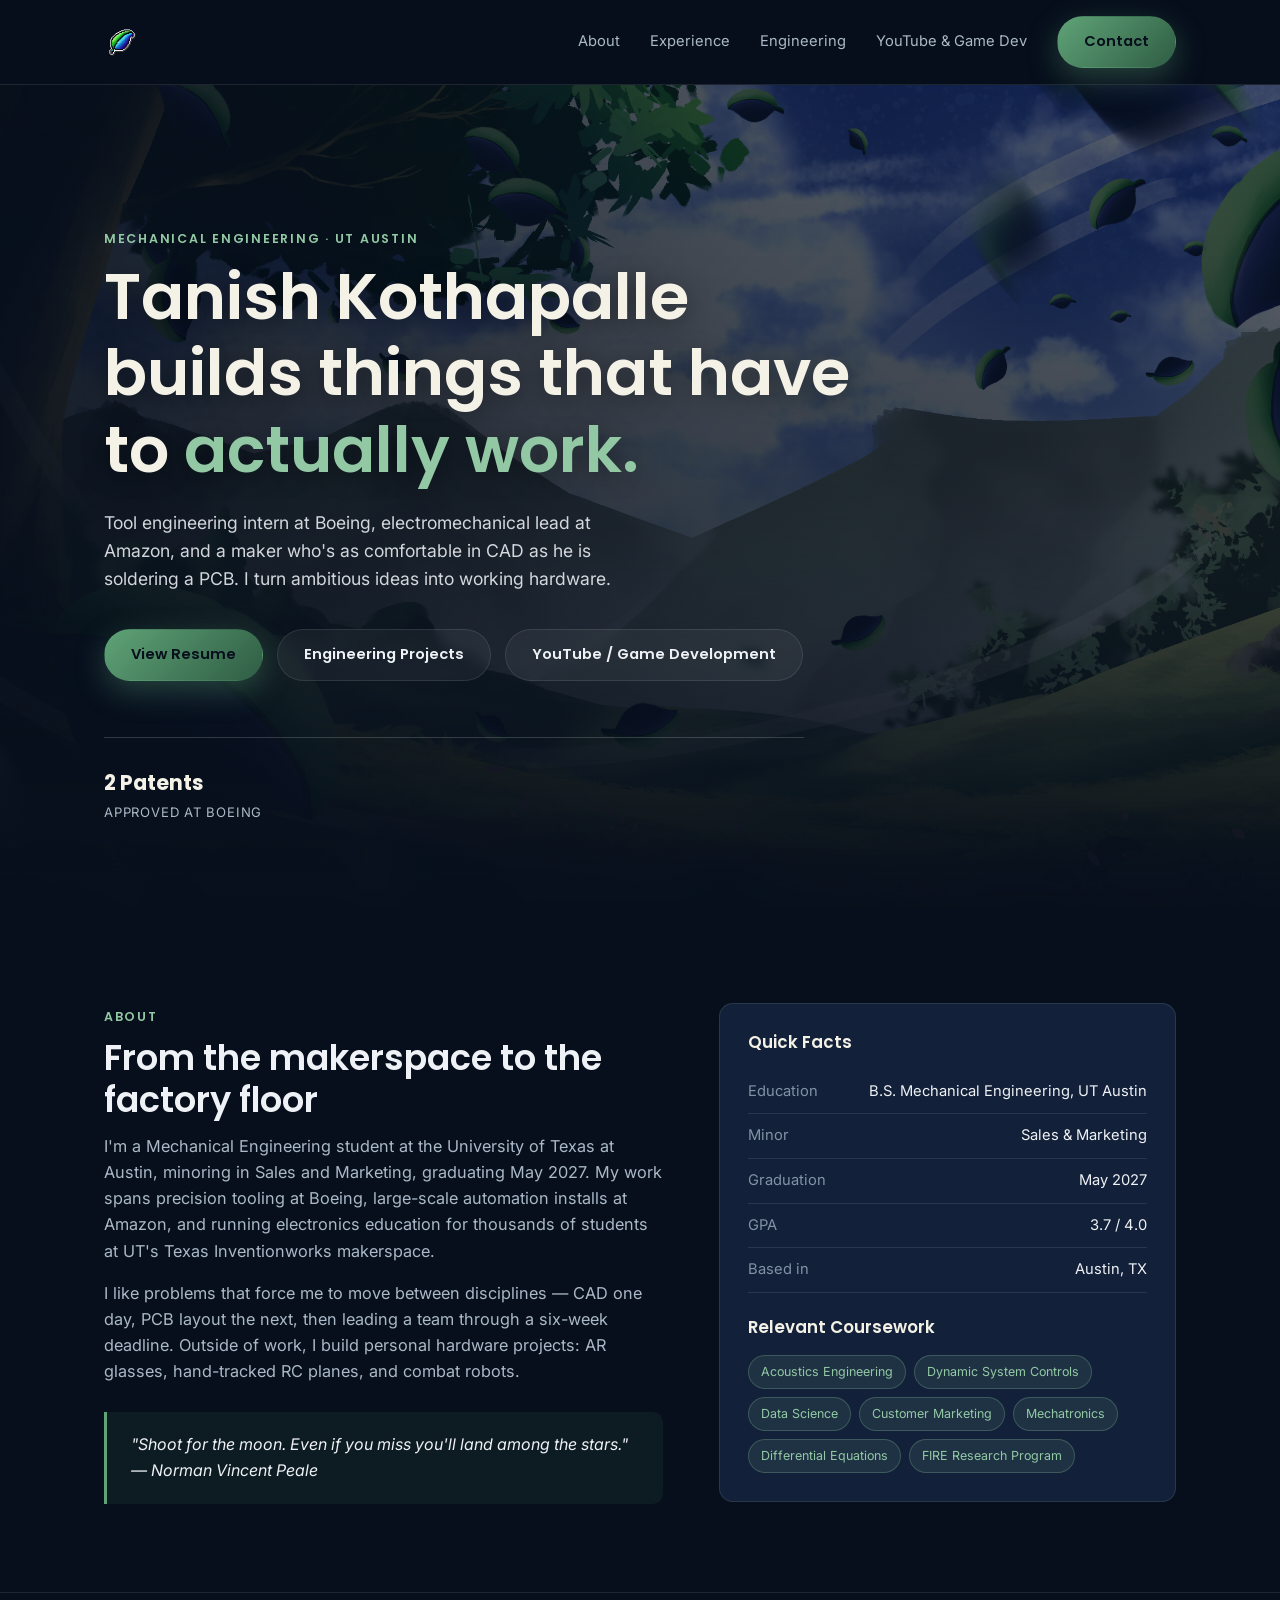
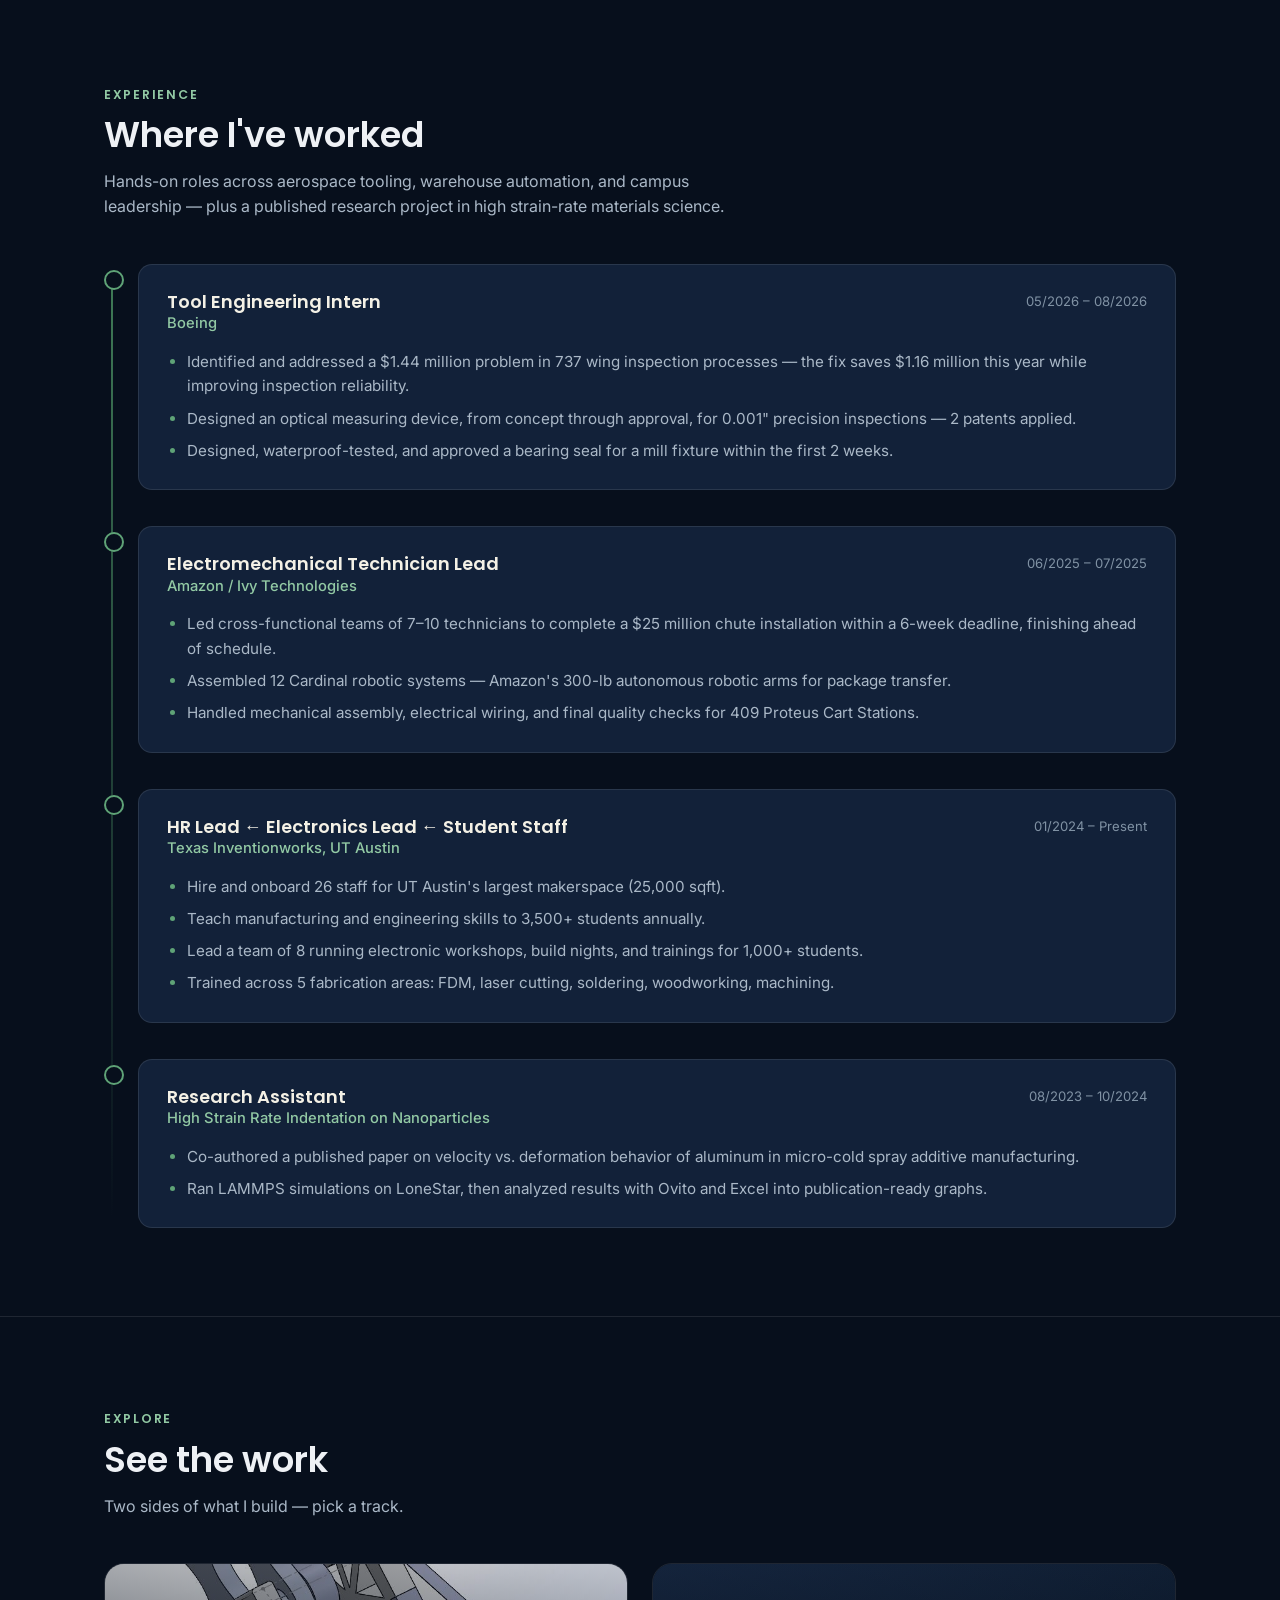
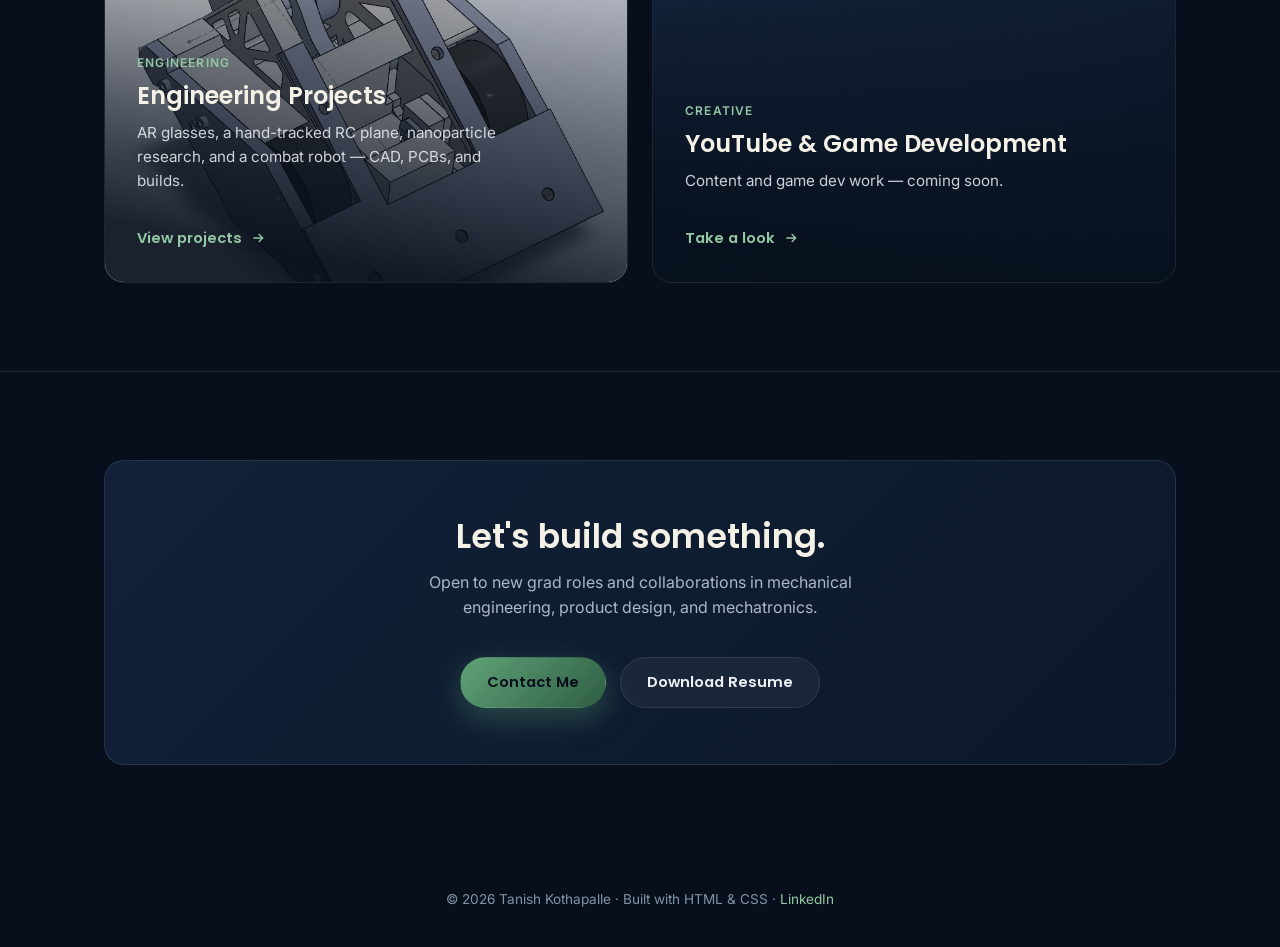
==== index.html @ 668f474d "Update homepage hero actions and stats Swap the Get in Touch button for a YouTube/Game Development l" ====
<!DOCTYPE html>
<html lang="en">
<head>
    <meta charset="UTF-8">
    <meta name="viewport" content="width=device-width, initial-scale=1.0">
    <title>Tanish Kothapalle — Mechanical Engineer</title>
    <meta name="description" content="Tanish Kothapalle — Mechanical Engineering student at UT Austin. Tool engineering, mechatronics, product development, and hands-on builds.">
    <link rel="preconnect" href="https://fonts.googleapis.com">
    <link rel="preconnect" href="https://fonts.gstatic.com" crossorigin>
    <link href="https://fonts.googleapis.com/css2?family=Inter:wght@400;500;600&family=Poppins:wght@500;600;700&display=swap" rel="stylesheet">
    <link rel="stylesheet" href="styles.css">
</head>
<body>

    <nav class="nav">
        <div class="nav-inner">
            <a href="#top" class="nav-brand"><img src="images/leaf-logo.png" alt="Tanish Kothapalle"></a>
            <button class="nav-toggle" id="navToggle" aria-label="Toggle menu" aria-expanded="false">&#9776;</button>
            <div class="nav-links" id="navLinks">
                <a href="#about">About</a>
                <a href="#experience">Experience</a>
                <a href="engineering.html">Engineering</a>
                <a href="game-dev.html">YouTube &amp; Game Dev</a>
                <a href="contact.html" class="btn btn-primary">Contact</a>
            </div>
        </div>
    </nav>

    <header class="hero" id="top">
        <div class="hero-bg"></div>
        <div class="hero-overlay"></div>
        <div class="hero-content">
            <span class="eyebrow">Mechanical Engineering · UT Austin</span>
            <h1>Tanish Kothapalle builds things that have to <em>actually work.</em></h1>
            <p class="hero-sub">
                Tool engineering intern at Boeing, electromechanical lead at Amazon, and a maker who's as
                comfortable in CAD as he is soldering a PCB. I turn ambitious ideas into working hardware.
            </p>
            <div class="hero-actions">
                <a href="Resume_Tanish_Kothapalle.pdf" class="btn btn-primary" target="_blank" rel="noopener">View Resume</a>
                <a href="engineering.html" class="btn btn-ghost">Engineering Projects</a>
                <a href="game-dev.html" class="btn btn-ghost">YouTube / Game Development</a>
            </div>
            <div class="hero-meta">
                <div>
                    <strong>2 Patents</strong>
                    <span>Approved at Boeing</span>
                </div>
            </div>
        </div>
    </header>

    <section id="about">
        <div class="container about-grid">
            <div class="about-text">
                <span class="eyebrow">About</span>
                <h2 class="section-heading">From the makerspace to the factory floor</h2>
                <p>
                    I'm a Mechanical Engineering student at the University of Texas at Austin, minoring in Sales
                    and Marketing, graduating May 2027. My work spans precision tooling at Boeing, large-scale
                    automation installs at Amazon, and running electronics education for thousands of students at
                    UT's Texas Inventionworks makerspace.
                </p>
                <p>
                    I like problems that force me to move between disciplines — CAD one day, PCB layout the next,
                    then leading a team through a six-week deadline. Outside of work, I build personal hardware
                    projects: AR glasses, hand-tracked RC planes, and combat robots.
                </p>
                <div class="quote">
                    "Shoot for the moon. Even if you miss you'll land among the stars." — Norman Vincent Peale
                </div>
            </div>
            <div class="about-card">
                <h3>Quick Facts</h3>
                <div class="fact-row"><span>Education</span><span>B.S. Mechanical Engineering, UT Austin</span></div>
                <div class="fact-row"><span>Minor</span><span>Sales &amp; Marketing</span></div>
                <div class="fact-row"><span>Graduation</span><span>May 2027</span></div>
                <div class="fact-row"><span>GPA</span><span>3.7 / 4.0</span></div>
                <div class="fact-row"><span>Based in</span><span>Austin, TX</span></div>
                <h3 style="margin-top:24px;">Relevant Coursework</h3>
                <div class="coursework">
                    <span class="pill">Acoustics Engineering</span>
                    <span class="pill">Dynamic System Controls</span>
                    <span class="pill">Data Science</span>
                    <span class="pill">Customer Marketing</span>
                    <span class="pill">Mechatronics</span>
                    <span class="pill">Differential Equations</span>
                    <span class="pill">FIRE Research Program</span>
                </div>
            </div>
        </div>
    </section>

    <section id="experience">
        <div class="container">
            <span class="eyebrow">Experience</span>
            <h2 class="section-heading">Where I've worked</h2>
            <p class="section-intro">
                Hands-on roles across aerospace tooling, warehouse automation, and campus leadership — plus a
                published research project in high strain-rate materials science.
            </p>
            <div class="timeline">
                <div class="timeline-item">
                    <div class="timeline-card">
                        <div class="timeline-head">
                            <div>
                                <h3>Tool Engineering Intern</h3>
                                <div class="timeline-org">Boeing</div>
                            </div>
                            <span class="timeline-date">05/2026 – 08/2026</span>
                        </div>
                        <ul>
                            <li>Identified and addressed a $1.44 million problem in 737 wing inspection processes — the fix saves $1.16 million this year while improving inspection reliability.</li>
                            <li>Designed an optical measuring device, from concept through approval, for 0.001" precision inspections — 2 patents applied.</li>
                            <li>Designed, waterproof-tested, and approved a bearing seal for a mill fixture within the first 2 weeks.</li>
                        </ul>
                    </div>
                </div>
                <div class="timeline-item">
                    <div class="timeline-card">
                        <div class="timeline-head">
                            <div>
                                <h3>Electromechanical Technician Lead</h3>
                                <div class="timeline-org">Amazon / Ivy Technologies</div>
                            </div>
                            <span class="timeline-date">06/2025 – 07/2025</span>
                        </div>
                        <ul>
                            <li>Led cross-functional teams of 7–10 technicians to complete a $25 million chute installation within a 6-week deadline, finishing ahead of schedule.</li>
                            <li>Assembled 12 Cardinal robotic systems — Amazon's 300-lb autonomous robotic arms for package transfer.</li>
                            <li>Handled mechanical assembly, electrical wiring, and final quality checks for 409 Proteus Cart Stations.</li>
                        </ul>
                    </div>
                </div>
                <div class="timeline-item">
                    <div class="timeline-card">
                        <div class="timeline-head">
                            <div>
                                <h3>HR Lead ← Electronics Lead ← Student Staff</h3>
                                <div class="timeline-org">Texas Inventionworks, UT Austin</div>
                            </div>
                            <span class="timeline-date">01/2024 – Present</span>
                        </div>
                        <ul>
                            <li>Hire and onboard 26 staff for UT Austin's largest makerspace (25,000 sqft).</li>
                            <li>Teach manufacturing and engineering skills to 3,500+ students annually.</li>
                            <li>Lead a team of 8 running electronic workshops, build nights, and trainings for 1,000+ students.</li>
                            <li>Trained across 5 fabrication areas: FDM, laser cutting, soldering, woodworking, machining.</li>
                        </ul>
                    </div>
                </div>
                <div class="timeline-item">
                    <div class="timeline-card">
                        <div class="timeline-head">
                            <div>
                                <h3>Research Assistant</h3>
                                <div class="timeline-org">High Strain Rate Indentation on Nanoparticles</div>
                            </div>
                            <span class="timeline-date">08/2023 – 10/2024</span>
                        </div>
                        <ul>
                            <li>Co-authored a published paper on velocity vs. deformation behavior of aluminum in micro-cold spray additive manufacturing.</li>
                            <li>Ran LAMMPS simulations on LoneStar, then analyzed results with Ovito and Excel into publication-ready graphs.</li>
                        </ul>
                    </div>
                </div>
            </div>
        </div>
    </section>

    <section id="explore">
        <div class="container">
            <span class="eyebrow">Explore</span>
            <h2 class="section-heading">See the work</h2>
            <p class="section-intro">Two sides of what I build — pick a track.</p>
            <div class="explore-grid">
                <a href="engineering.html" class="explore-card engineering">
                    <span class="explore-tag">Engineering</span>
                    <h3>Engineering Projects</h3>
                    <p>AR glasses, a hand-tracked RC plane, nanoparticle research, and a combat robot — CAD, PCBs, and builds.</p>
                    <span class="explore-arrow">
                        View projects
                        <svg width="16" height="16" viewBox="0 0 24 24" fill="none" stroke="currentColor" stroke-width="2"><path d="M5 12h14M13 6l6 6-6 6"/></svg>
                    </span>
                </a>
                <a href="game-dev.html" class="explore-card gamedev">
                    <span class="explore-tag">Creative</span>
                    <h3>YouTube &amp; Game Development</h3>
                    <p>Content and game dev work — coming soon.</p>
                    <span class="explore-arrow">
                        Take a look
                        <svg width="16" height="16" viewBox="0 0 24 24" fill="none" stroke="currentColor" stroke-width="2"><path d="M5 12h14M13 6l6 6-6 6"/></svg>
                    </span>
                </a>
            </div>
        </div>
    </section>

    <section id="contact">
        <div class="container">
            <div class="contact-cta">
                <h2>Let's build something.</h2>
                <p>Open to new grad roles and collaborations in mechanical engineering, product design, and mechatronics.</p>
                <div class="hero-actions">
                    <a href="contact.html" class="btn btn-primary">Contact Me</a>
                    <a href="Resume_Tanish_Kothapalle.pdf" class="btn btn-ghost" target="_blank" rel="noopener">Download Resume</a>
                </div>
            </div>
        </div>
    </section>

    <footer class="site-footer">
        <div class="container">
            &copy; <span id="year"></span> Tanish Kothapalle · Built with HTML &amp; CSS ·
            <a href="https://www.linkedin.com/in/tanish-kothapalle" target="_blank" rel="noopener">LinkedIn</a>
        </div>
    </footer>

    <script src="script.js"></script>
</body>
</html>
---- styles.css ----
/* ===== Design tokens ===== */
:root {
    --navy-950: #070f1c;
    --navy-900: #0b1829;
    --navy-800: #122139;
    --navy-700: #1b2f4d;
    --navy-600: #284068;
    --green-600: #2f5d44;
    --green-500: #3f7a56;
    --green-400: #5fa377;
    --green-300: #92c9a4;
    --cream: #f4f1e6;
    --text-light: #eef1f5;
    --text-muted: #aab8c7;
    --text-muted-2: #8092a4;
    --border-soft: rgba(238, 241, 245, 0.1);
    --shadow: 0 20px 50px rgba(5, 10, 20, 0.45);
    --radius: 14px;
    --max-width: 1120px;
    --font-head: "Poppins", "Segoe UI", sans-serif;
    --font-body: "Inter", "Segoe UI", sans-serif;
}

* {
    box-sizing: border-box;
}

html {
    scroll-behavior: smooth;
}

body {
    margin: 0;
    background: var(--navy-950);
    color: var(--text-light);
    font-family: var(--font-body);
    line-height: 1.6;
    -webkit-font-smoothing: antialiased;
}

img {
    max-width: 100%;
    display: block;
}

a {
    color: inherit;
    text-decoration: none;
}

h1, h2, h3, h4 {
    font-family: var(--font-head);
    font-weight: 600;
    line-height: 1.2;
    margin: 0;
}

p {
    margin: 0 0 1em;
    color: var(--text-muted);
}

.container {
    max-width: var(--max-width);
    margin: 0 auto;
    padding: 0 24px;
}

.eyebrow {
    display: inline-block;
    font-family: var(--font-head);
    font-size: 0.78rem;
    letter-spacing: 0.14em;
    text-transform: uppercase;
    color: var(--green-300);
    font-weight: 600;
    margin-bottom: 10px;
}

.section-heading {
    font-size: clamp(1.6rem, 3vw, 2.2rem);
    margin-bottom: 12px;
}

.section-intro {
    max-width: 640px;
    margin-bottom: 44px;
}

section {
    padding: 88px 0;
}

section + section {
    border-top: 1px solid var(--border-soft);
}

.btn {
    display: inline-flex;
    align-items: center;
    gap: 8px;
    padding: 13px 26px;
    border-radius: 999px;
    font-family: var(--font-head);
    font-weight: 600;
    font-size: 0.92rem;
    transition: transform 0.2s ease, box-shadow 0.2s ease, background 0.2s ease;
    border: 1px solid transparent;
    cursor: pointer;
}

.btn:hover {
    transform: translateY(-2px);
}

.btn-primary {
    background: linear-gradient(135deg, var(--green-400), var(--green-600));
    color: var(--navy-950);
    box-shadow: 0 10px 30px rgba(95, 163, 119, 0.35);
}

.btn-primary:hover {
    box-shadow: 0 14px 36px rgba(95, 163, 119, 0.5);
}

.btn-ghost {
    background: rgba(238, 241, 245, 0.05);
    color: var(--text-light);
    border-color: var(--border-soft);
    backdrop-filter: blur(6px);
}

.btn-ghost:hover {
    background: rgba(238, 241, 245, 0.12);
}

/* ===== Nav ===== */
.nav {
    position: sticky;
    top: 0;
    z-index: 100;
    background: rgba(7, 15, 28, 0.78);
    backdrop-filter: blur(10px);
    border-bottom: 1px solid var(--border-soft);
}

.nav-inner {
    max-width: var(--max-width);
    margin: 0 auto;
    padding: 16px 24px;
    display: flex;
    align-items: center;
    justify-content: space-between;
}

.nav-brand {
    display: flex;
    align-items: center;
}

.nav-brand img {
    height: 36px;
    width: auto;
    display: block;
    transition: transform 0.2s ease;
}

.nav-brand:hover img {
    transform: scale(1.08) rotate(-4deg);
}

.nav-links {
    display: flex;
    align-items: center;
    gap: 30px;
}

.nav-links a:not(.btn) {
    font-size: 0.92rem;
    color: var(--text-muted);
    transition: color 0.2s ease;
}

.nav-links a:not(.btn):hover {
    color: var(--text-light);
}

.nav-toggle {
    display: none;
    background: none;
    border: 1px solid var(--border-soft);
    border-radius: 8px;
    color: var(--text-light);
    width: 40px;
    height: 40px;
    font-size: 1.1rem;
    cursor: pointer;
}

/* ===== Hero ===== */
.hero {
    position: relative;
    min-height: 92vh;
    display: flex;
    align-items: center;
    overflow: hidden;
    isolation: isolate;
}

.hero-bg {
    position: absolute;
    inset: 0;
    background-image: url("Banner.png");
    background-size: cover;
    background-position: center 65%;
    z-index: -2;
    transform: scale(1.03);
}

.hero-overlay {
    position: absolute;
    inset: 0;
    background:
        linear-gradient(180deg, rgba(7, 15, 28, 0.55) 0%, rgba(7, 15, 28, 0.72) 55%, var(--navy-950) 100%),
        linear-gradient(100deg, rgba(7, 15, 28, 0.85) 0%, rgba(7, 15, 28, 0.35) 55%, rgba(7, 15, 28, 0.15) 100%);
    z-index: -1;
}

.hero-content {
    max-width: var(--max-width);
    margin: 0 auto;
    padding: 140px 24px 90px;
    width: 100%;
}

.hero-content .eyebrow {
    color: var(--green-300);
}

.hero-content h1 {
    font-size: clamp(2.4rem, 6vw, 4rem);
    max-width: 780px;
    color: var(--cream);
    text-shadow: 0 4px 24px rgba(0, 0, 0, 0.4);
}

.hero-content h1 em {
    font-style: normal;
    color: var(--green-300);
}

.hero-sub {
    max-width: 560px;
    font-size: 1.1rem;
    margin-top: 20px;
    color: var(--text-light);
    opacity: 0.88;
}

.hero-actions {
    display: flex;
    flex-wrap: wrap;
    gap: 14px;
    margin-top: 36px;
}

.hero-meta {
    display: flex;
    flex-wrap: wrap;
    gap: 28px;
    margin-top: 56px;
    padding-top: 28px;
    border-top: 1px solid rgba(238, 241, 245, 0.18);
    max-width: 700px;
}

.hero-meta div strong {
    display: block;
    font-family: var(--font-head);
    font-size: 1.3rem;
    color: var(--cream);
}

.hero-meta div span {
    font-size: 0.82rem;
    color: var(--text-muted);
    text-transform: uppercase;
    letter-spacing: 0.06em;
}

/* ===== About ===== */
.about-grid {
    display: grid;
    grid-template-columns: 1.1fr 0.9fr;
    gap: 56px;
    align-items: start;
}

.about-text p {
    font-size: 1.02rem;
    color: var(--text-muted);
}

.quote {
    margin-top: 28px;
    padding: 20px 24px;
    border-left: 3px solid var(--green-400);
    background: rgba(95, 163, 119, 0.08);
    border-radius: 0 10px 10px 0;
    font-style: italic;
    color: var(--text-light);
}

.about-card {
    background: var(--navy-800);
    border: 1px solid var(--border-soft);
    border-radius: var(--radius);
    padding: 28px;
}

.about-card h3 {
    font-size: 1.05rem;
    margin-bottom: 18px;
    color: var(--cream);
}

.fact-row {
    display: flex;
    justify-content: space-between;
    gap: 16px;
    padding: 10px 0;
    border-bottom: 1px solid var(--border-soft);
    font-size: 0.92rem;
}

.fact-row:last-child {
    border-bottom: none;
}

.fact-row span:first-child {
    color: var(--text-muted-2);
}

.fact-row span:last-child {
    color: var(--text-light);
    text-align: right;
}

.coursework {
    margin-top: 18px;
    display: flex;
    flex-wrap: wrap;
    gap: 8px;
}

.pill {
    font-size: 0.78rem;
    padding: 6px 12px;
    border-radius: 999px;
    background: rgba(146, 201, 164, 0.1);
    color: var(--green-300);
    border: 1px solid rgba(146, 201, 164, 0.25);
}

/* ===== Experience ===== */
.timeline {
    position: relative;
    display: flex;
    flex-direction: column;
    gap: 36px;
}

.timeline::before {
    content: "";
    position: absolute;
    left: 7px;
    top: 10px;
    bottom: 10px;
    width: 2px;
    background: linear-gradient(var(--green-500), transparent);
}

.timeline-item {
    position: relative;
    padding-left: 34px;
}

.timeline-item::before {
    content: "";
    position: absolute;
    left: 0;
    top: 6px;
    width: 16px;
    height: 16px;
    border-radius: 50%;
    background: var(--navy-950);
    border: 2px solid var(--green-400);
}

.timeline-card {
    background: var(--navy-800);
    border: 1px solid var(--border-soft);
    border-radius: var(--radius);
    padding: 26px 28px;
    transition: border-color 0.2s ease, transform 0.2s ease;
}

.timeline-card:hover {
    border-color: rgba(146, 201, 164, 0.35);
    transform: translateY(-2px);
}

.timeline-head {
    display: flex;
    flex-wrap: wrap;
    justify-content: space-between;
    gap: 10px;
    margin-bottom: 4px;
}

.timeline-head h3 {
    font-size: 1.12rem;
    color: var(--cream);
}

.timeline-org {
    color: var(--green-300);
    font-size: 0.92rem;
    font-weight: 500;
}

.timeline-date {
    font-size: 0.82rem;
    color: var(--text-muted-2);
    white-space: nowrap;
}

.timeline-card ul {
    margin: 14px 0 0;
    padding-left: 20px;
    color: var(--text-muted);
    font-size: 0.95rem;
}

.timeline-card li + li {
    margin-top: 8px;
}

.timeline-card li::marker {
    color: var(--green-400);
}

/* ===== Projects ===== */
.project-grid {
    display: grid;
    grid-template-columns: repeat(2, 1fr);
    gap: 24px;
}

.project-card {
    background: var(--navy-800);
    border: 1px solid var(--border-soft);
    border-radius: var(--radius);
    padding: 28px;
    display: flex;
    flex-direction: column;
    gap: 14px;
    transition: transform 0.2s ease, border-color 0.2s ease;
}

.project-card:hover {
    transform: translateY(-4px);
    border-color: rgba(146, 201, 164, 0.35);
}

.project-top {
    display: flex;
    align-items: center;
    justify-content: space-between;
    gap: 10px;
}

.status-tag {
    font-size: 0.72rem;
    text-transform: uppercase;
    letter-spacing: 0.06em;
    font-weight: 600;
    padding: 5px 11px;
    border-radius: 999px;
}

.status-ongoing {
    background: rgba(146, 201, 164, 0.12);
    color: var(--green-300);
    border: 1px solid rgba(146, 201, 164, 0.3);
}

.status-complete {
    background: rgba(170, 184, 199, 0.1);
    color: var(--text-muted);
    border: 1px solid var(--border-soft);
}

.status-paused {
    background: rgba(224, 178, 97, 0.12);
    color: #e0b261;
    border: 1px solid rgba(224, 178, 97, 0.3);
}

.project-card h3 {
    font-size: 1.2rem;
    color: var(--cream);
}

.project-card p {
    font-size: 0.95rem;
    flex: 1;
}

.project-note {
    font-size: 0.85rem;
    color: var(--text-muted-2);
    background: rgba(238, 241, 245, 0.04);
    border-radius: 8px;
    padding: 10px 14px;
    border-left: 2px solid var(--green-500);
}

.project-note strong {
    color: var(--green-300);
}

.project-card .link-out {
    font-size: 0.88rem;
    color: var(--green-300);
    font-weight: 600;
    display: inline-flex;
    align-items: center;
    gap: 6px;
}

/* ===== Skills ===== */
.skills-grid {
    display: grid;
    grid-template-columns: repeat(2, 1fr);
    gap: 24px;
}

.skills-card {
    background: var(--navy-800);
    border: 1px solid var(--border-soft);
    border-radius: var(--radius);
    padding: 28px;
}

.skills-card h3 {
    font-size: 1.05rem;
    color: var(--cream);
    margin-bottom: 18px;
}

.skills-tags {
    display: flex;
    flex-wrap: wrap;
    gap: 10px;
}

.skills-tags .pill {
    background: rgba(146, 201, 164, 0.08);
}

/* ===== Explore cards (homepage section links) ===== */
.explore-grid {
    display: grid;
    grid-template-columns: repeat(2, 1fr);
    gap: 24px;
}

.explore-card {
    position: relative;
    display: flex;
    flex-direction: column;
    justify-content: flex-end;
    min-height: 320px;
    border-radius: 20px;
    overflow: hidden;
    border: 1px solid var(--border-soft);
    padding: 32px;
    isolation: isolate;
    transition: transform 0.25s ease, border-color 0.25s ease;
}

.explore-card:hover {
    transform: translateY(-6px);
    border-color: rgba(146, 201, 164, 0.4);
}

.explore-card::before {
    content: "";
    position: absolute;
    inset: 0;
    z-index: -1;
    background-size: cover;
    background-position: center;
}

.explore-card::after {
    content: "";
    position: absolute;
    inset: 0;
    z-index: -1;
    background: linear-gradient(190deg, rgba(7, 15, 28, 0.15) 0%, rgba(7, 15, 28, 0.92) 85%);
}

.explore-card.engineering::before {
    background-image: url("images/battlebot-cad.jpg");
}

.explore-card.gamedev::before {
    background: linear-gradient(135deg, var(--navy-700), var(--navy-900));
}

.explore-card .explore-tag {
    font-size: 0.75rem;
    text-transform: uppercase;
    letter-spacing: 0.1em;
    color: var(--green-300);
    font-weight: 600;
    margin-bottom: 10px;
}

.explore-card h3 {
    font-size: 1.5rem;
    color: var(--cream);
    margin-bottom: 10px;
}

.explore-card p {
    color: var(--text-light);
    opacity: 0.85;
    font-size: 0.95rem;
    max-width: 380px;
}

.explore-card .explore-arrow {
    margin-top: 18px;
    display: inline-flex;
    align-items: center;
    gap: 8px;
    font-family: var(--font-head);
    font-weight: 600;
    font-size: 0.92rem;
    color: var(--green-300);
}

.explore-card .explore-arrow svg {
    transition: transform 0.2s ease;
}

.explore-card:hover .explore-arrow svg {
    transform: translateX(4px);
}

/* ===== Project detail page ===== */
.page-hero {
    padding: 130px 0 50px;
}

.page-hero .eyebrow {
    margin-bottom: 14px;
}

.page-hero h1 {
    font-size: clamp(2rem, 4.5vw, 3rem);
    color: var(--cream);
    max-width: 700px;
}

.page-hero p {
    max-width: 600px;
    font-size: 1.05rem;
    margin-top: 16px;
}

.project-detail {
    display: flex;
    flex-direction: column;
    gap: 28px;
}

.project-detail-card {
    background: var(--navy-800);
    border: 1px solid var(--border-soft);
    border-radius: var(--radius);
    padding: 32px;
}

.project-detail-head {
    display: flex;
    flex-wrap: wrap;
    align-items: center;
    justify-content: space-between;
    gap: 12px;
    margin-bottom: 14px;
}

.project-detail-head h2 {
    font-size: 1.5rem;
    color: var(--cream);
}

.project-detail p {
    font-size: 0.98rem;
}

.img-gallery {
    display: grid;
    grid-template-columns: repeat(auto-fit, minmax(220px, 1fr));
    gap: 16px;
    margin: 20px 0;
}

.img-gallery figure {
    margin: 0;
    background: var(--navy-900);
    border: 1px solid var(--border-soft);
    border-radius: 10px;
    overflow: hidden;
}

.img-gallery img {
    width: 100%;
    height: 220px;
    object-fit: cover;
    display: block;
    background: #fff;
    cursor: zoom-in;
    transition: filter 0.2s ease, transform 0.2s ease;
}

.img-gallery img.fit-contain {
    object-fit: contain;
    height: 220px;
    background: #f4f1e6;
}

.img-gallery img:hover {
    filter: brightness(1.08);
    transform: scale(1.015);
}

.img-gallery figcaption {
    padding: 10px 14px;
    font-size: 0.8rem;
    color: var(--text-muted);
    border-top: 1px solid var(--border-soft);
}

/* ===== Lightbox ===== */
.lightbox {
    position: fixed;
    inset: 0;
    z-index: 1000;
    display: flex;
    align-items: center;
    justify-content: center;
    background: rgba(7, 15, 28, 0.92);
    backdrop-filter: blur(6px);
    padding: 40px 20px;
    opacity: 0;
    visibility: hidden;
    transition: opacity 0.2s ease;
}

.lightbox.open {
    opacity: 1;
    visibility: visible;
}

.lightbox-inner {
    max-width: min(90vw, 1000px);
    max-height: 90vh;
    display: flex;
    flex-direction: column;
    align-items: center;
}

.lightbox-inner img {
    max-width: 100%;
    max-height: 72vh;
    width: auto;
    height: auto;
    border-radius: 10px;
    background: #fff;
    box-shadow: var(--shadow);
}

.lightbox-caption {
    margin-top: 18px;
    text-align: center;
    color: var(--cream);
    font-size: 1rem;
    max-width: 640px;
}

.lightbox-close {
    position: absolute;
    top: 20px;
    right: 24px;
    width: 42px;
    height: 42px;
    border-radius: 50%;
    border: 1px solid var(--border-soft);
    background: rgba(238, 241, 245, 0.06);
    color: var(--text-light);
    font-size: 1.3rem;
    line-height: 1;
    cursor: pointer;
    display: flex;
    align-items: center;
    justify-content: center;
}

.lightbox-close:hover {
    background: rgba(238, 241, 245, 0.14);
}

/* ===== Placeholder page (Game Dev - coming soon) ===== */
.placeholder-wrap {
    min-height: 60vh;
    display: flex;
    align-items: center;
    justify-content: center;
    text-align: center;
    padding: 80px 24px;
}

.placeholder-box {
    max-width: 460px;
}

.placeholder-icon {
    width: 64px;
    height: 64px;
    margin: 0 auto 24px;
    border-radius: 50%;
    background: rgba(146, 201, 164, 0.1);
    border: 1px solid rgba(146, 201, 164, 0.3);
    display: flex;
    align-items: center;
    justify-content: center;
    font-size: 1.6rem;
}

.placeholder-box h1 {
    font-size: 1.8rem;
    color: var(--cream);
    margin-bottom: 14px;
}

/* ===== Contact CTA (index footer strip) ===== */
.contact-cta {
    background: linear-gradient(135deg, var(--navy-800), var(--navy-900));
    border-radius: 20px;
    padding: 56px;
    text-align: center;
    border: 1px solid var(--border-soft);
}

.contact-cta h2 {
    font-size: clamp(1.6rem, 3vw, 2.1rem);
    margin-bottom: 12px;
    color: var(--cream);
}

.contact-cta p {
    max-width: 480px;
    margin: 0 auto 28px;
}

.contact-cta .hero-actions {
    justify-content: center;
}

/* ===== Footer ===== */
footer.site-footer {
    padding: 36px 0;
    text-align: center;
    color: var(--text-muted-2);
    font-size: 0.85rem;
}

footer.site-footer a {
    color: var(--green-300);
}

/* ===== Contact page ===== */
.contact-hero {
    padding: 120px 0 60px;
    text-align: center;
}

.contact-hero .eyebrow {
    justify-content: center;
    display: flex;
}

.contact-hero h1 {
    font-size: clamp(2rem, 4vw, 2.8rem);
    color: var(--cream);
    margin-bottom: 14px;
}

.contact-hero p {
    max-width: 520px;
    margin: 0 auto;
}

.contact-grid {
    display: grid;
    grid-template-columns: repeat(auto-fit, minmax(230px, 1fr));
    gap: 20px;
    margin-top: 48px;
}

.contact-item {
    background: var(--navy-800);
    border: 1px solid var(--border-soft);
    border-radius: var(--radius);
    padding: 28px;
    text-align: center;
    transition: transform 0.2s ease, border-color 0.2s ease;
}

.contact-item:hover {
    transform: translateY(-4px);
    border-color: rgba(146, 201, 164, 0.35);
}

.contact-item .icon {
    width: 46px;
    height: 46px;
    margin: 0 auto 16px;
    border-radius: 50%;
    background: rgba(146, 201, 164, 0.12);
    display: flex;
    align-items: center;
    justify-content: center;
    color: var(--green-300);
    font-size: 1.2rem;
}

.contact-item h3 {
    font-size: 1rem;
    color: var(--cream);
    margin-bottom: 8px;
}

.contact-item p {
    font-size: 0.88rem;
    margin-bottom: 16px;
}

.back-home {
    display: inline-flex;
    align-items: center;
    gap: 6px;
    margin-top: 48px;
    color: var(--text-muted);
    font-size: 0.9rem;
}

.back-home:hover {
    color: var(--text-light);
}

/* ===== Responsive ===== */
@media (max-width: 860px) {
    .about-grid,
    .project-grid,
    .skills-grid,
    .explore-grid {
        grid-template-columns: 1fr;
    }

    .nav-links {
        position: fixed;
        top: 64px;
        left: 0;
        right: 0;
        background: var(--navy-900);
        border-bottom: 1px solid var(--border-soft);
        flex-direction: column;
        align-items: flex-start;
        gap: 0;
        padding: 10px 24px 20px;
        transform: translateY(-120%);
        transition: transform 0.25s ease;
    }

    .nav-links.open {
        transform: translateY(0);
    }

    .nav-links a:not(.btn) {
        width: 100%;
        padding: 12px 0;
        border-bottom: 1px solid var(--border-soft);
    }

    .nav-links .btn {
        margin-top: 14px;
    }

    .nav-toggle {
        display: block;
    }

    .contact-cta {
        padding: 40px 24px;
    }
}

@media (max-width: 520px) {
    section {
        padding: 64px 0;
    }

    .hero-content {
        padding: 120px 20px 70px;
    }

    .hero-meta {
        gap: 20px;
    }
}
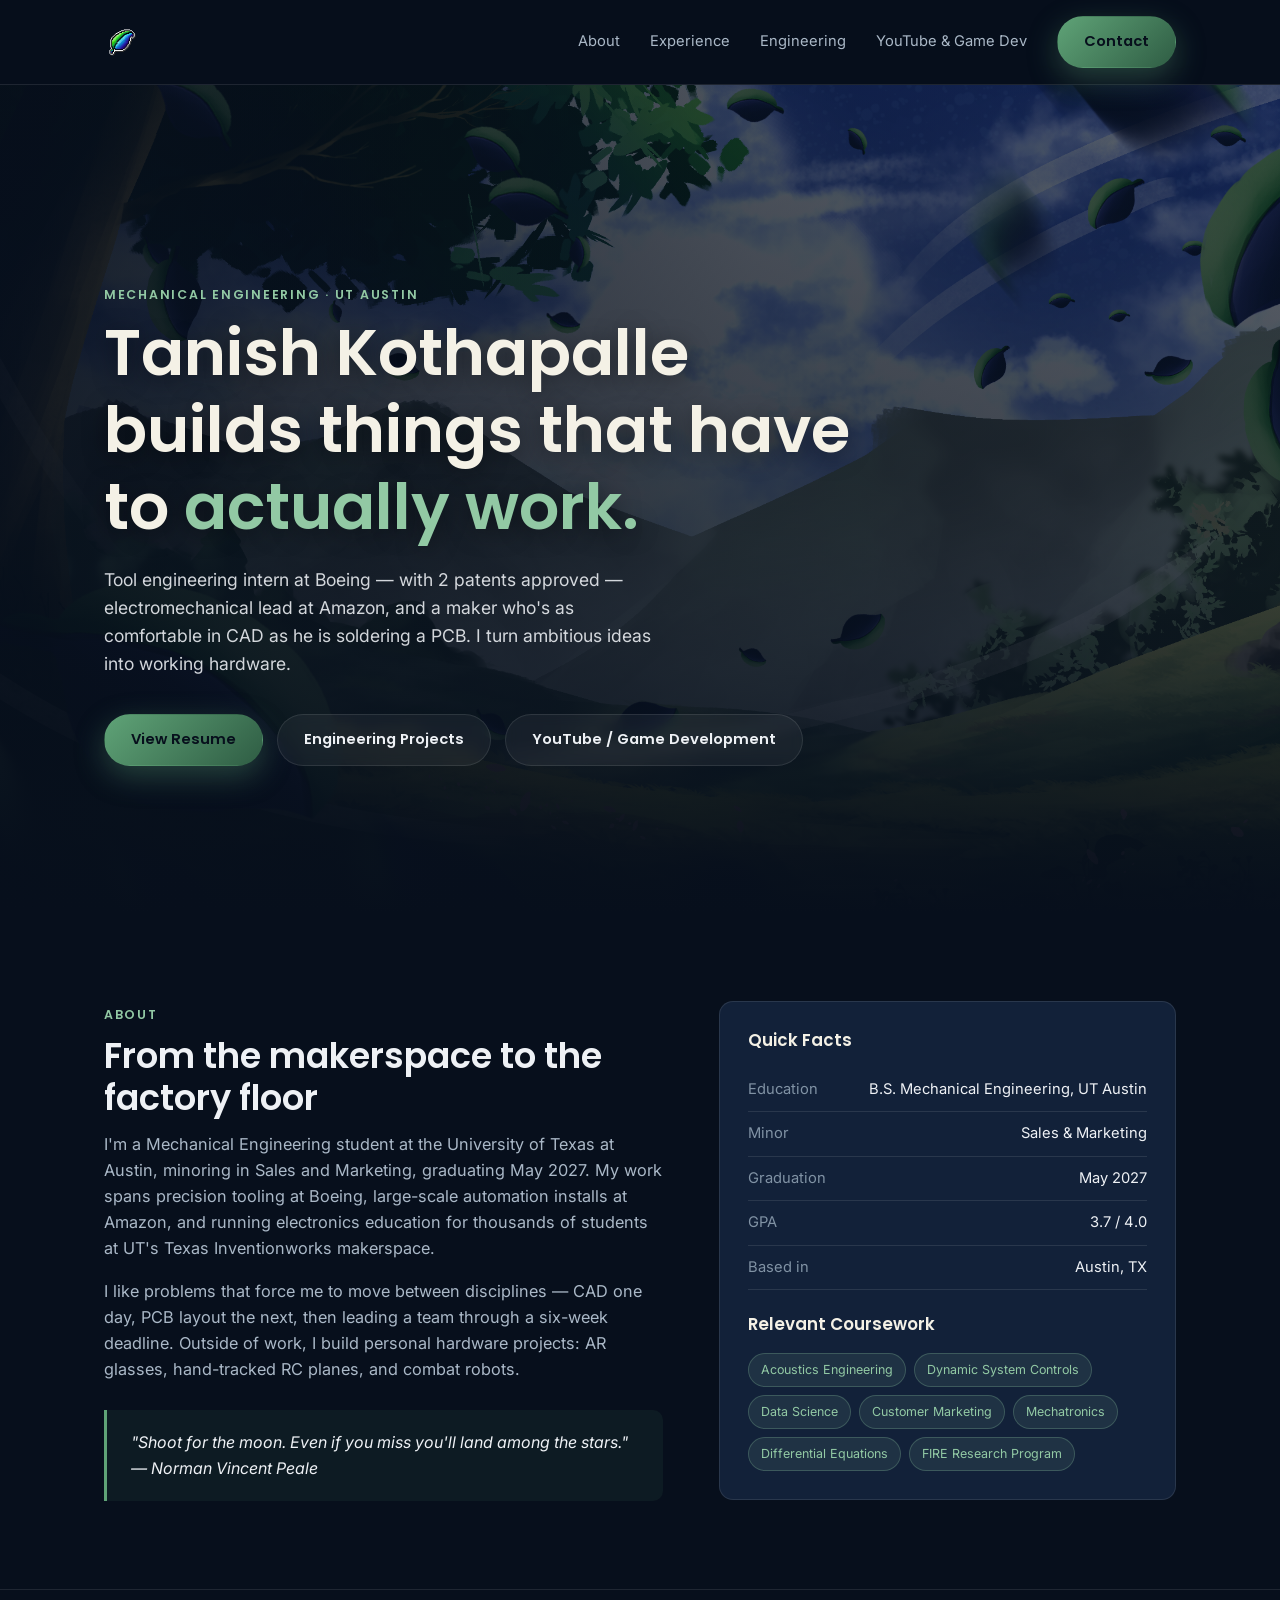
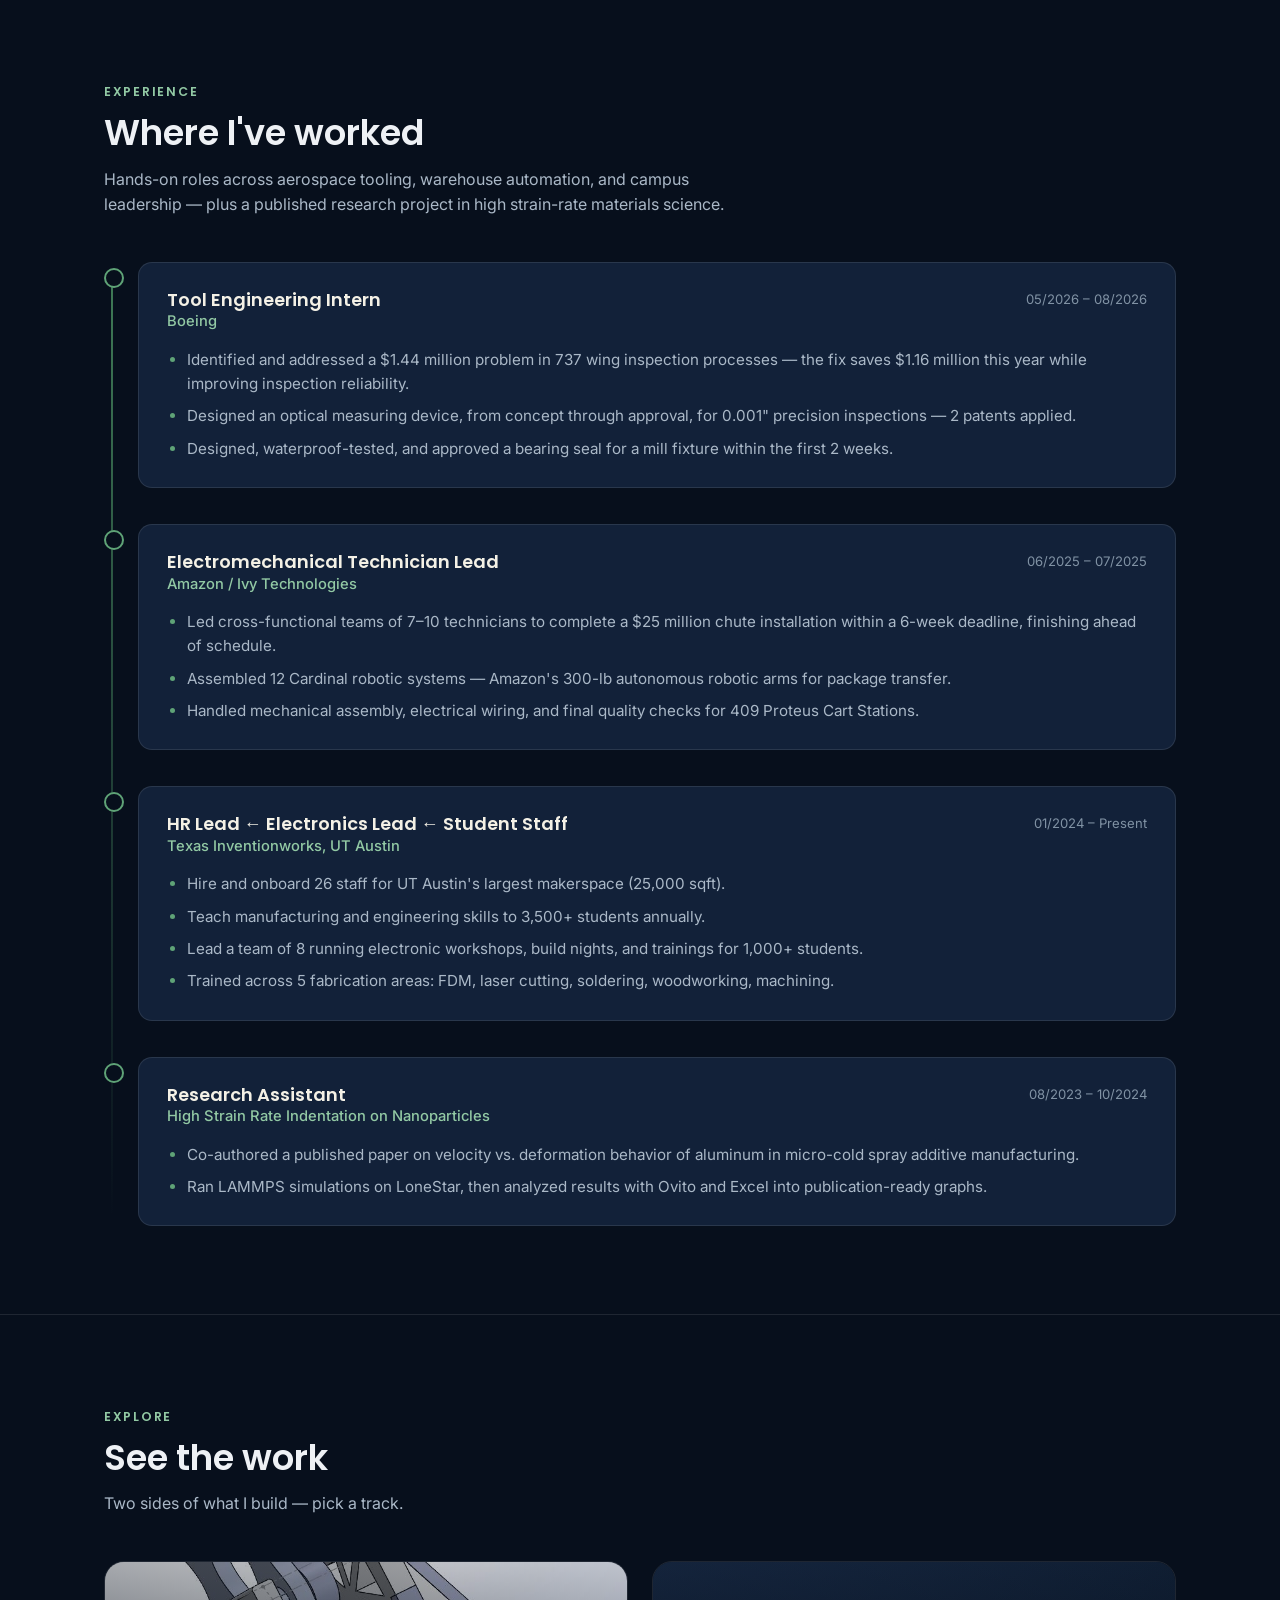
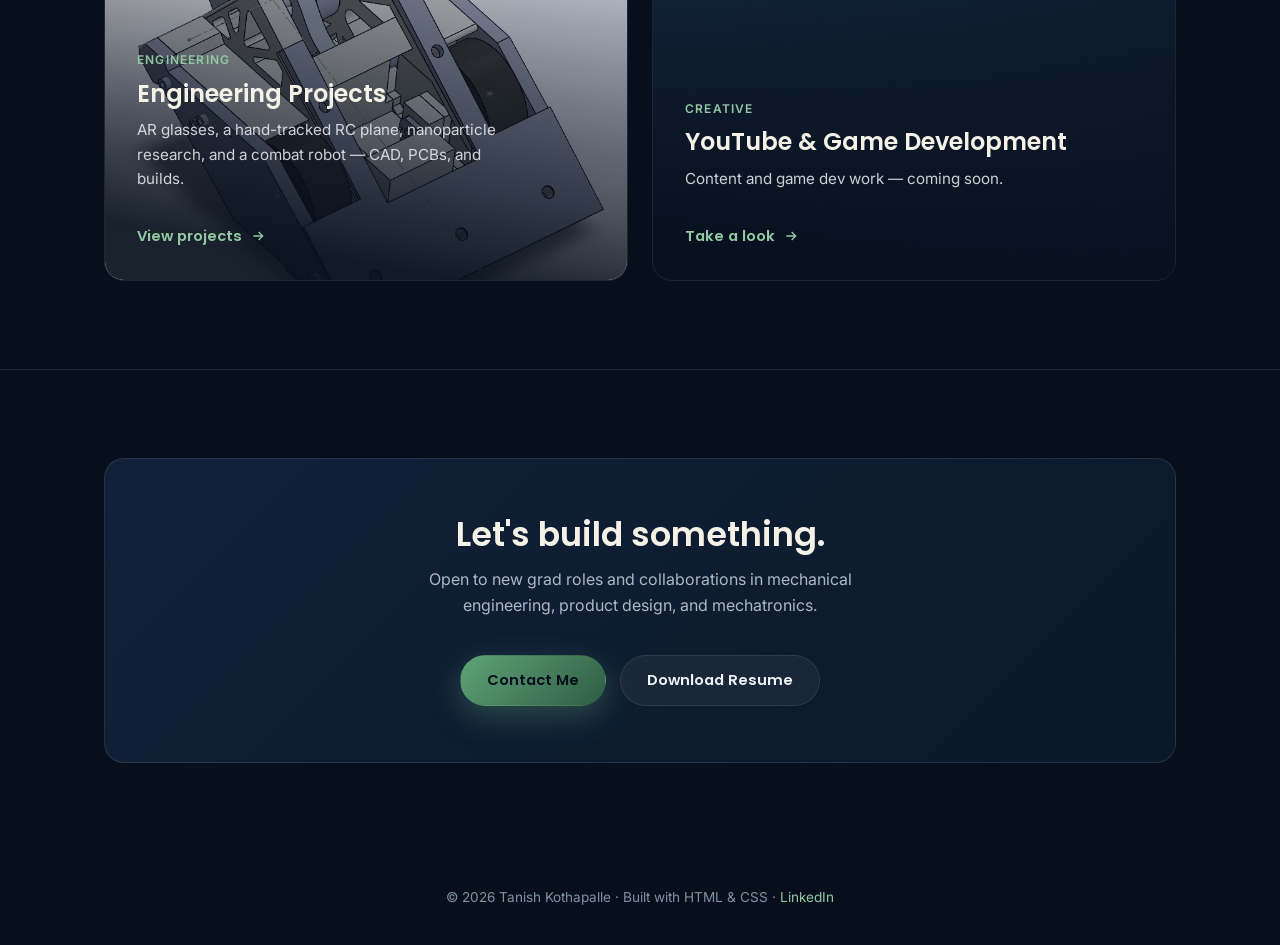
==== commit f9a0c580: "Fold patents stat into hero copy, drop Portfolio contact card Co-Authored-By: Claude Sonnet 5 <norep" ====
--- a/index.html
+++ b/index.html
@@ -33,19 +33,14 @@
             <span class="eyebrow">Mechanical Engineering · UT Austin</span>
             <h1>Tanish Kothapalle builds things that have to <em>actually work.</em></h1>
             <p class="hero-sub">
-                Tool engineering intern at Boeing, electromechanical lead at Amazon, and a maker who's as
-                comfortable in CAD as he is soldering a PCB. I turn ambitious ideas into working hardware.
+                Tool engineering intern at Boeing — with 2 patents approved — electromechanical lead at Amazon,
+                and a maker who's as comfortable in CAD as he is soldering a PCB. I turn ambitious ideas into
+                working hardware.
             </p>
             <div class="hero-actions">
                 <a href="Resume_Tanish_Kothapalle.pdf" class="btn btn-primary" target="_blank" rel="noopener">View Resume</a>
                 <a href="engineering.html" class="btn btn-ghost">Engineering Projects</a>
                 <a href="game-dev.html" class="btn btn-ghost">YouTube / Game Development</a>
-            </div>
-            <div class="hero-meta">
-                <div>
-                    <strong>2 Patents</strong>
-                    <span>Approved at Boeing</span>
-                </div>
             </div>
         </div>
     </header>
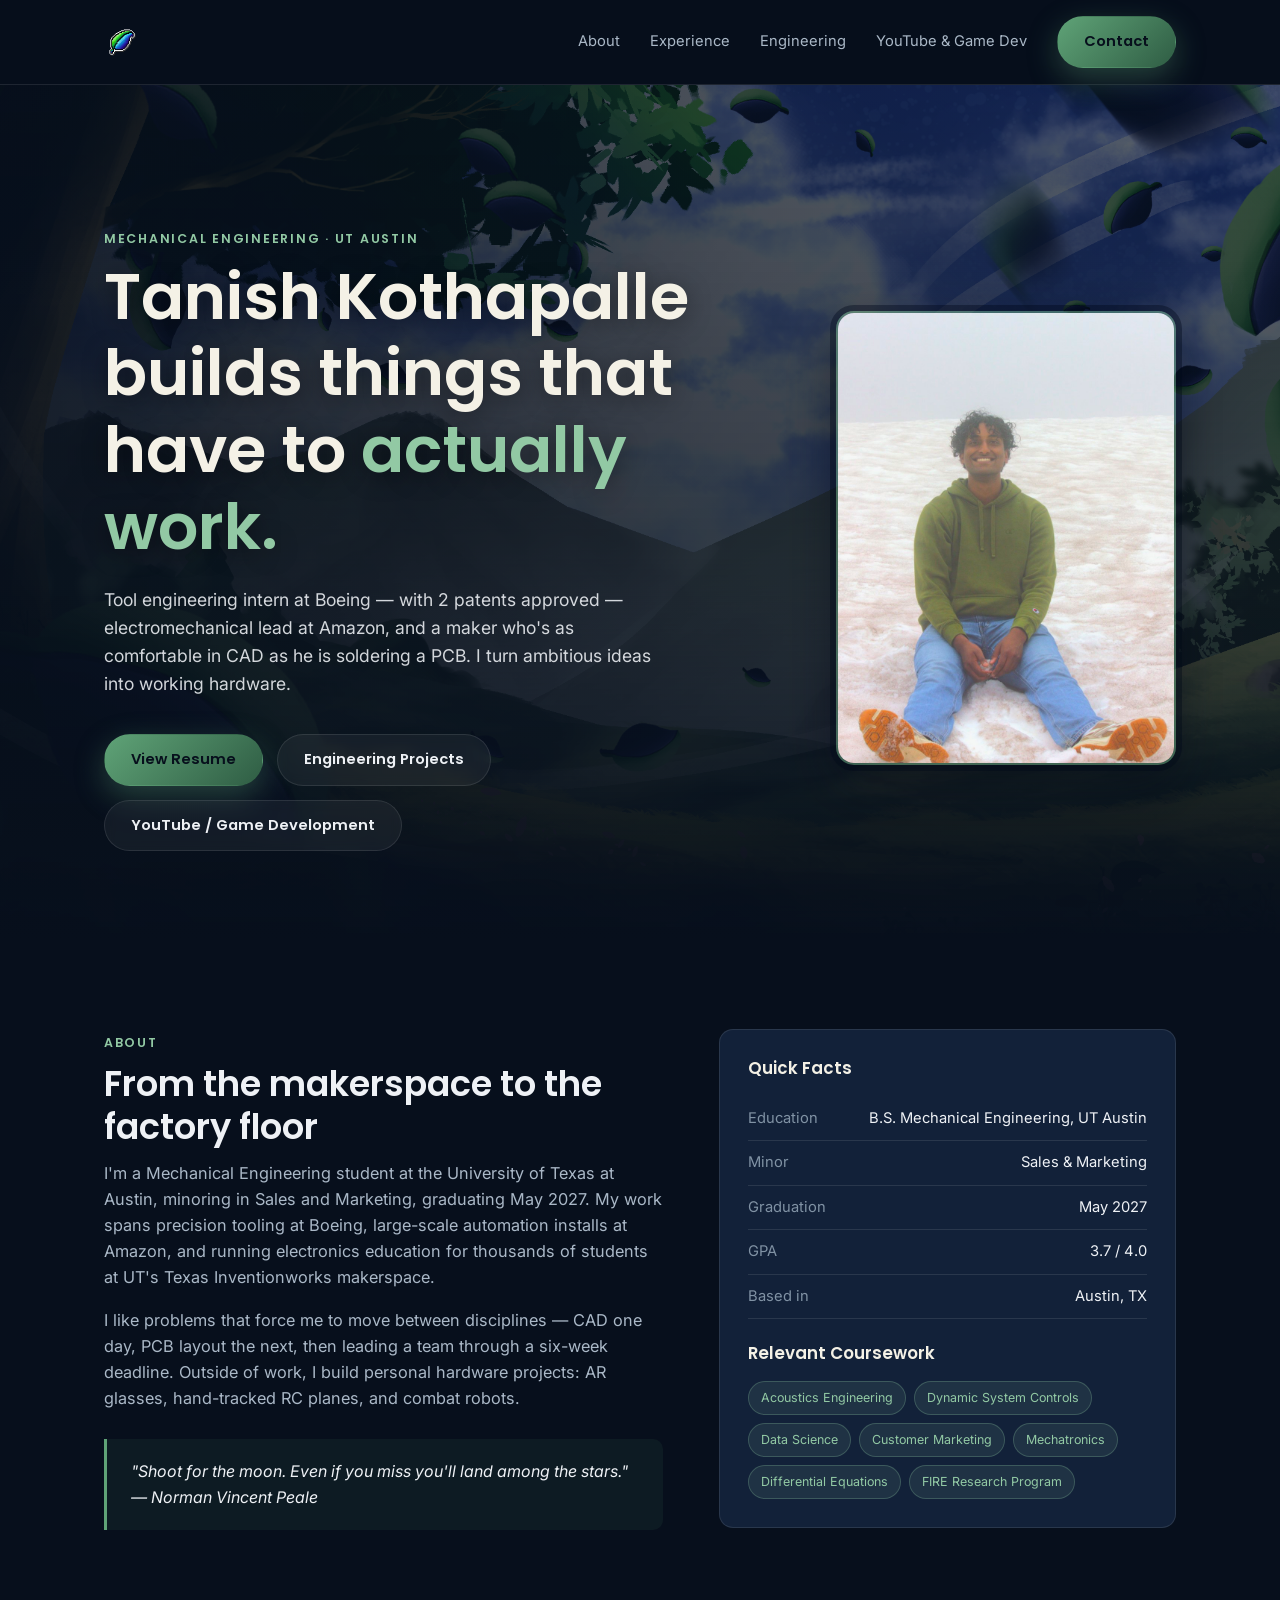
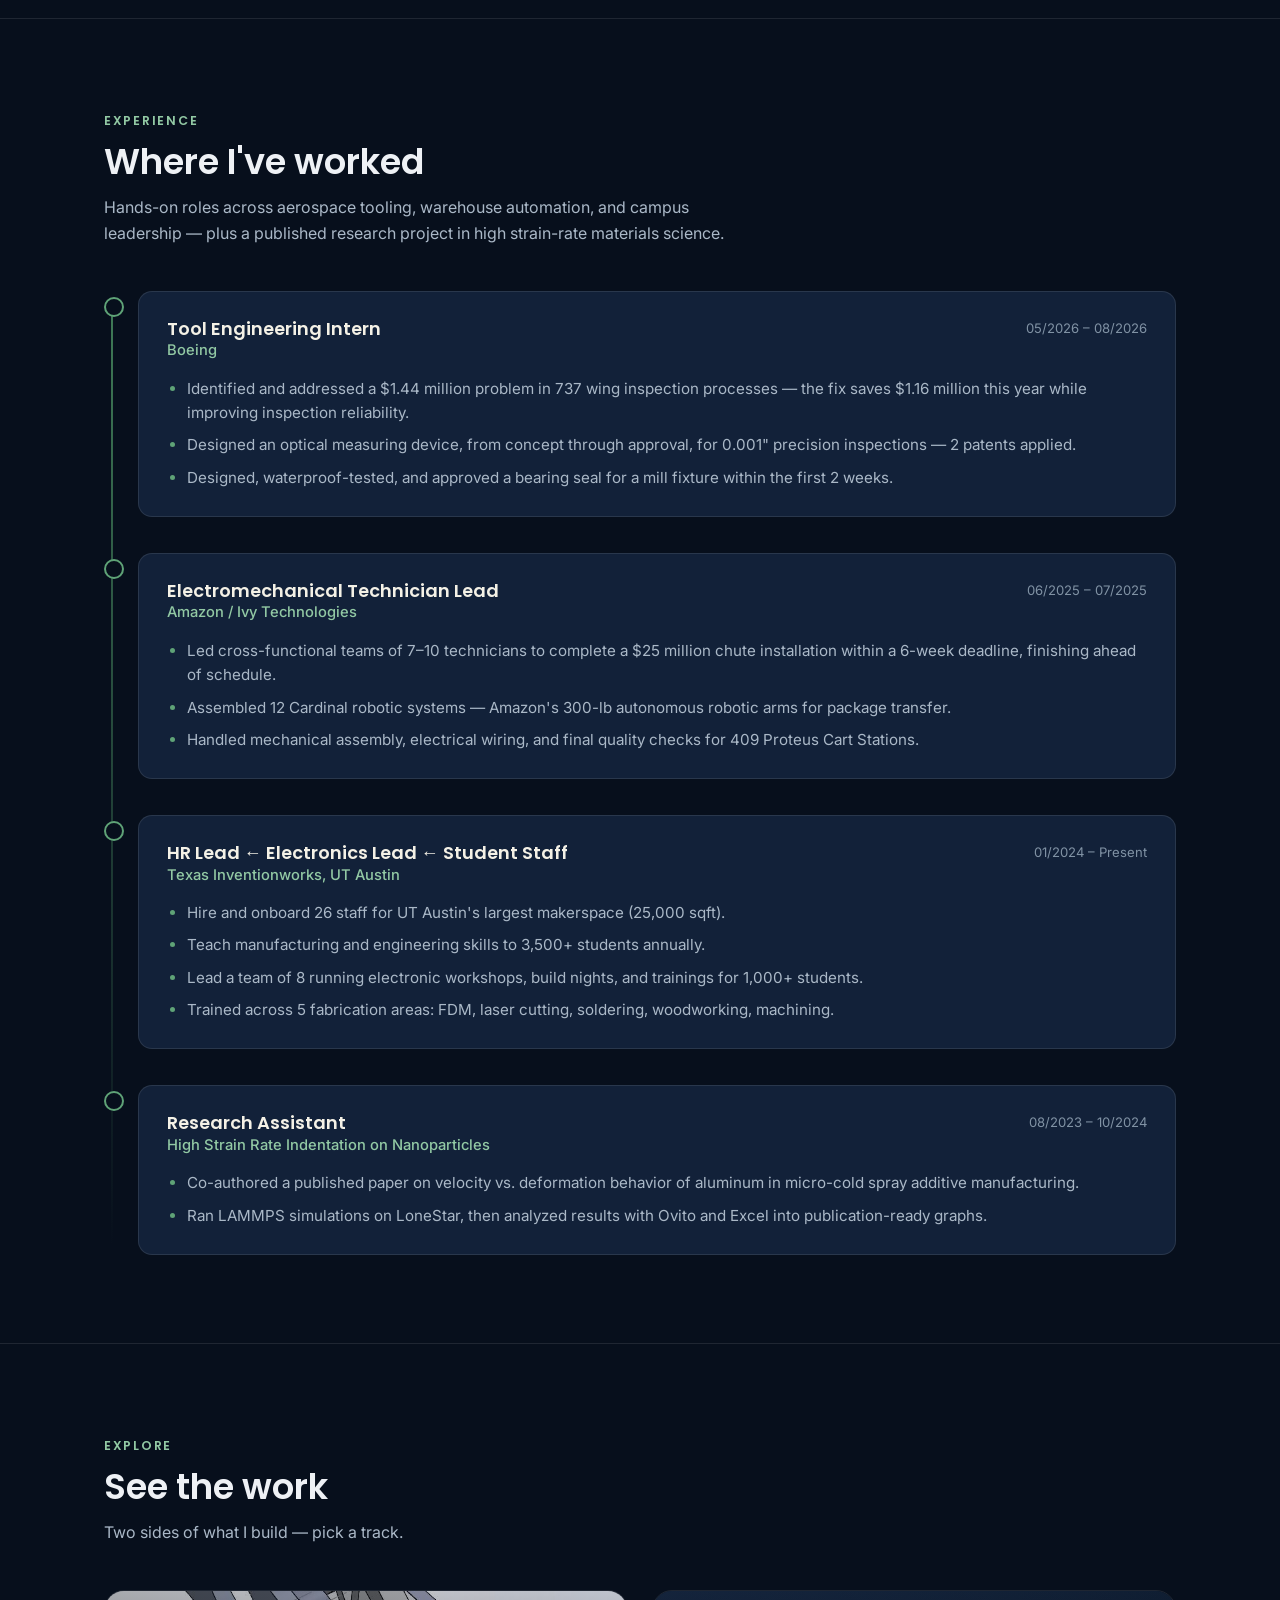
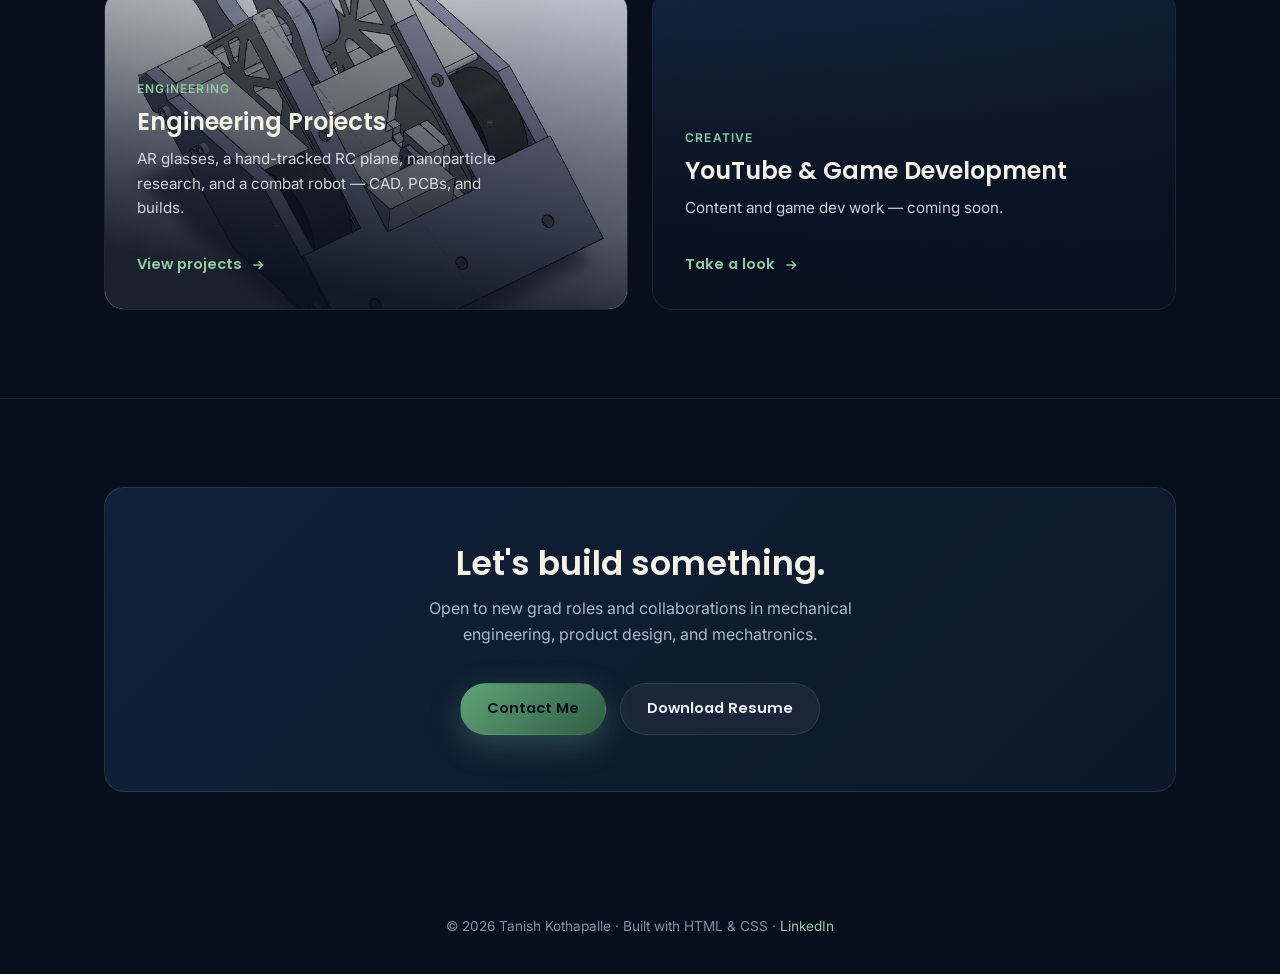
==== commit 00f10e8f: "Add portrait photo to hero section Place a compressed, metadata-stripped copy of the new photo to th" ====
--- a/index.html
+++ b/index.html
@@ -29,18 +29,23 @@
     <header class="hero" id="top">
         <div class="hero-bg"></div>
         <div class="hero-overlay"></div>
-        <div class="hero-content">
-            <span class="eyebrow">Mechanical Engineering · UT Austin</span>
-            <h1>Tanish Kothapalle builds things that have to <em>actually work.</em></h1>
-            <p class="hero-sub">
-                Tool engineering intern at Boeing — with 2 patents approved — electromechanical lead at Amazon,
-                and a maker who's as comfortable in CAD as he is soldering a PCB. I turn ambitious ideas into
-                working hardware.
-            </p>
-            <div class="hero-actions">
-                <a href="Resume_Tanish_Kothapalle.pdf" class="btn btn-primary" target="_blank" rel="noopener">View Resume</a>
-                <a href="engineering.html" class="btn btn-ghost">Engineering Projects</a>
-                <a href="game-dev.html" class="btn btn-ghost">YouTube / Game Development</a>
+        <div class="hero-content hero-grid">
+            <div class="hero-text">
+                <span class="eyebrow">Mechanical Engineering · UT Austin</span>
+                <h1>Tanish Kothapalle builds things that have to <em>actually work.</em></h1>
+                <p class="hero-sub">
+                    Tool engineering intern at Boeing — with 2 patents approved — electromechanical lead at Amazon,
+                    and a maker who's as comfortable in CAD as he is soldering a PCB. I turn ambitious ideas into
+                    working hardware.
+                </p>
+                <div class="hero-actions">
+                    <a href="Resume_Tanish_Kothapalle.pdf" class="btn btn-primary" target="_blank" rel="noopener">View Resume</a>
+                    <a href="engineering.html" class="btn btn-ghost">Engineering Projects</a>
+                    <a href="game-dev.html" class="btn btn-ghost">YouTube / Game Development</a>
+                </div>
+            </div>
+            <div class="hero-portrait">
+                <img src="images/hero-portrait.jpg" alt="Tanish Kothapalle">
             </div>
         </div>
     </header>
--- a/styles.css
+++ b/styles.css
@@ -233,6 +233,29 @@
     width: 100%;
 }
 
+.hero-grid {
+    display: grid;
+    grid-template-columns: 1.3fr 0.9fr;
+    gap: 48px;
+    align-items: center;
+}
+
+.hero-portrait {
+    justify-self: end;
+    width: 100%;
+    max-width: 340px;
+}
+
+.hero-portrait img {
+    width: 100%;
+    aspect-ratio: 3 / 4;
+    object-fit: cover;
+    border-radius: 18px;
+    border: 2px solid rgba(146, 201, 164, 0.4);
+    box-shadow: var(--shadow), 0 0 0 6px rgba(7, 15, 28, 0.4);
+    filter: saturate(1.35) contrast(1.04);
+}
+
 .hero-content .eyebrow {
     color: var(--green-300);
 }
@@ -979,8 +1002,15 @@
     .about-grid,
     .project-grid,
     .skills-grid,
-    .explore-grid {
+    .explore-grid,
+    .hero-grid {
         grid-template-columns: 1fr;
+    }
+
+    .hero-portrait {
+        justify-self: center;
+        max-width: 260px;
+        margin-top: 32px;
     }
 
     .nav-links {
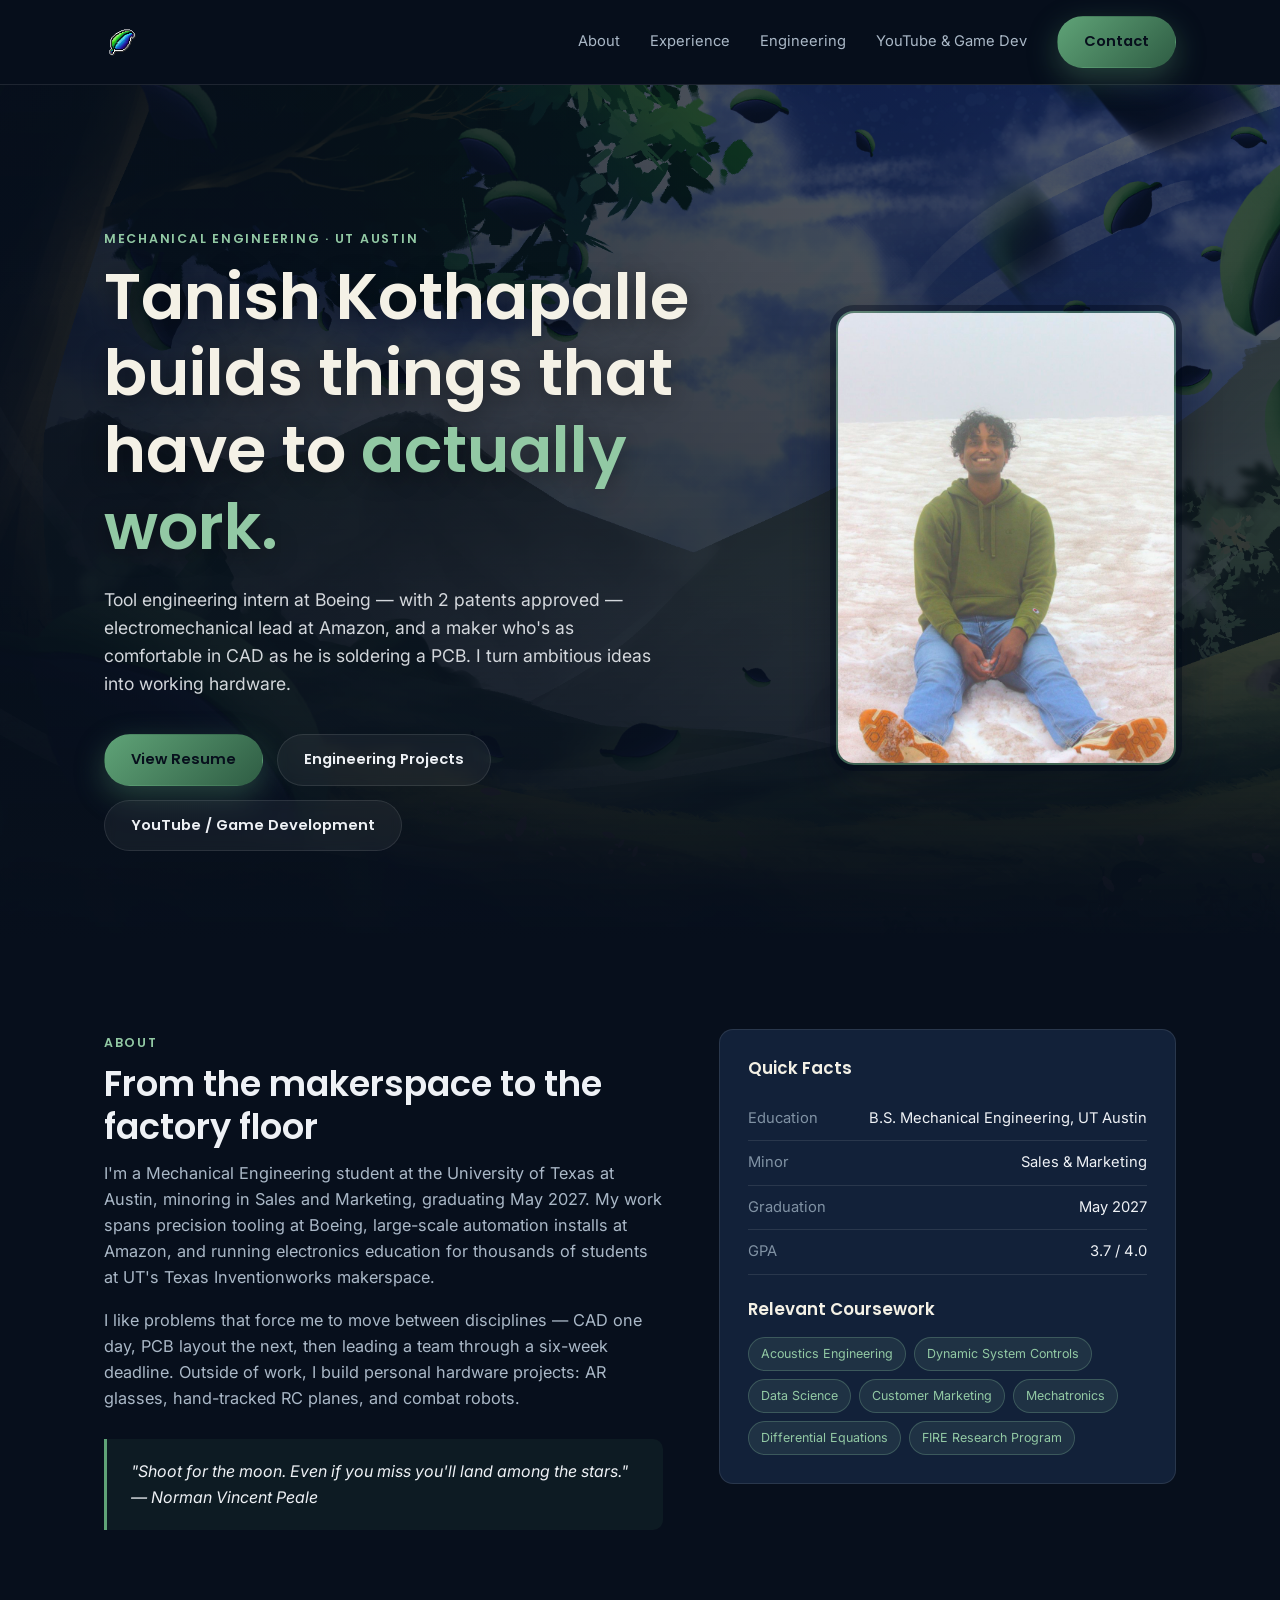
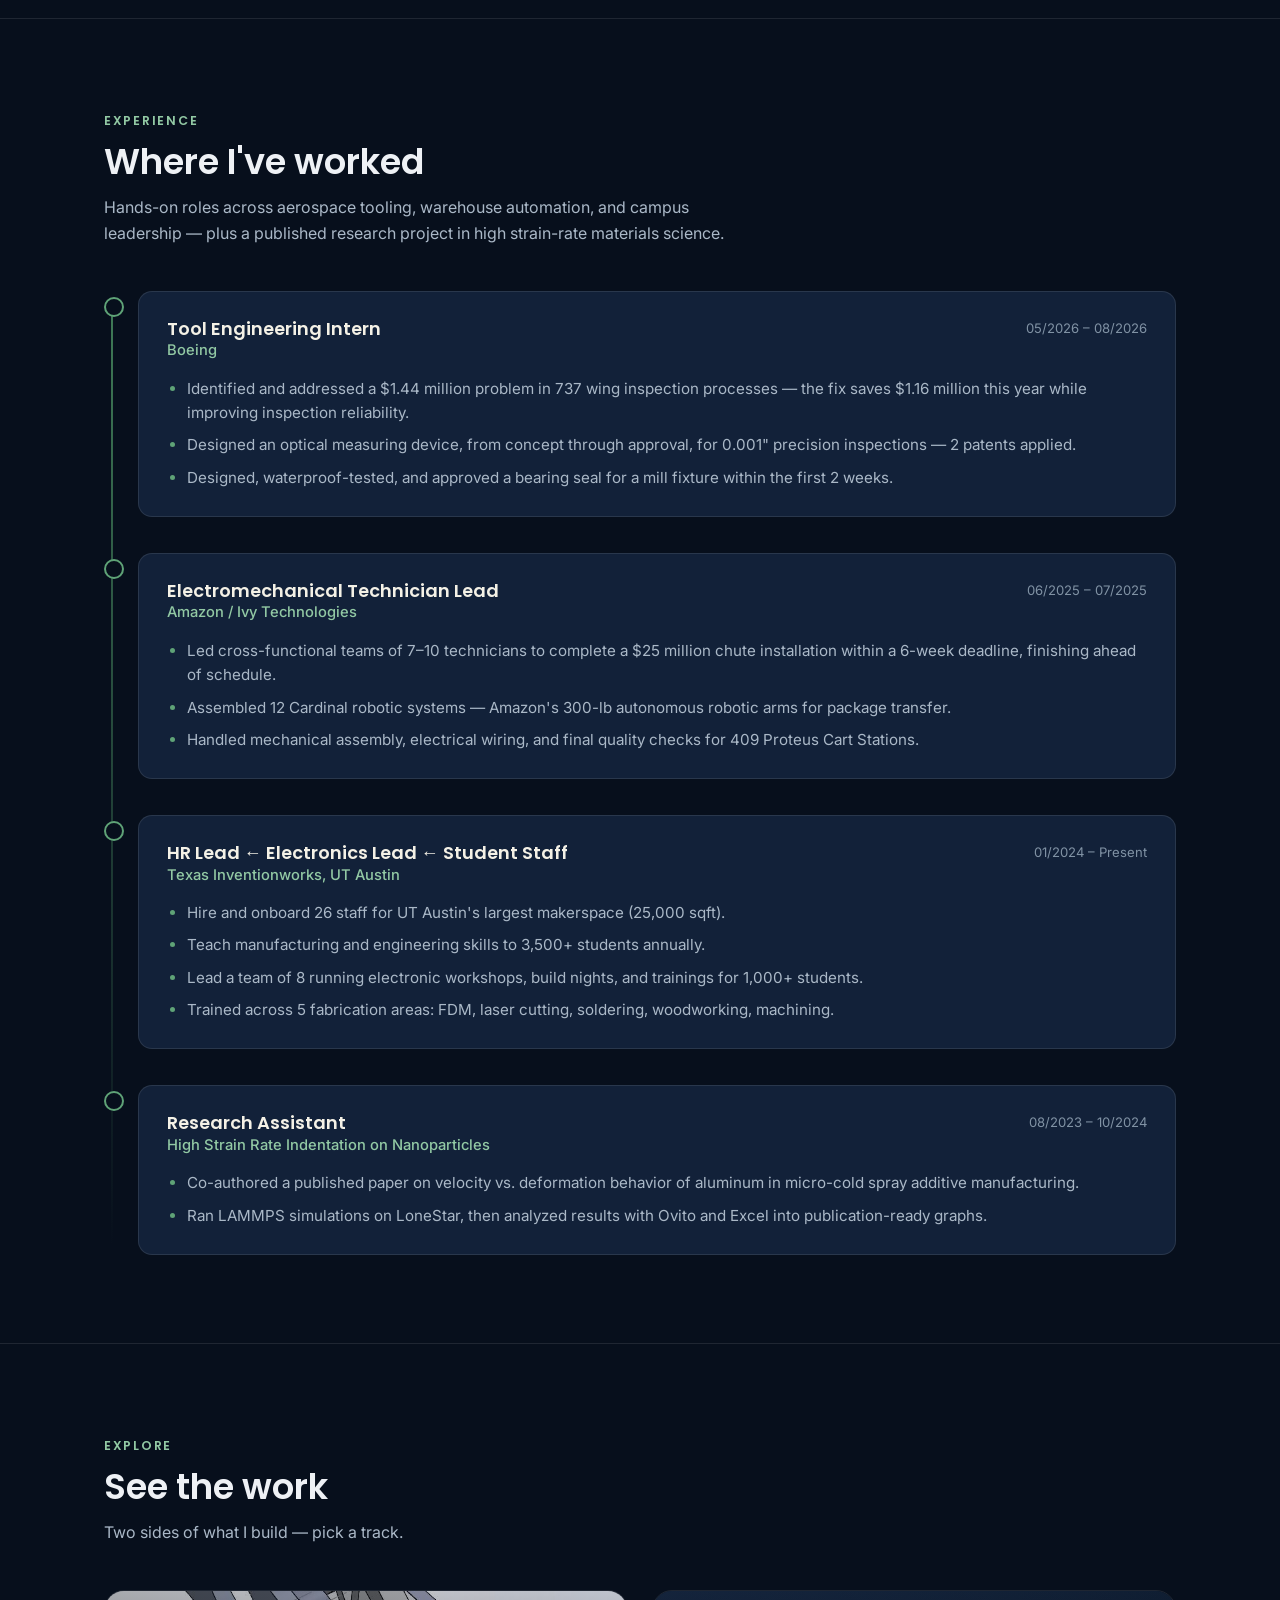
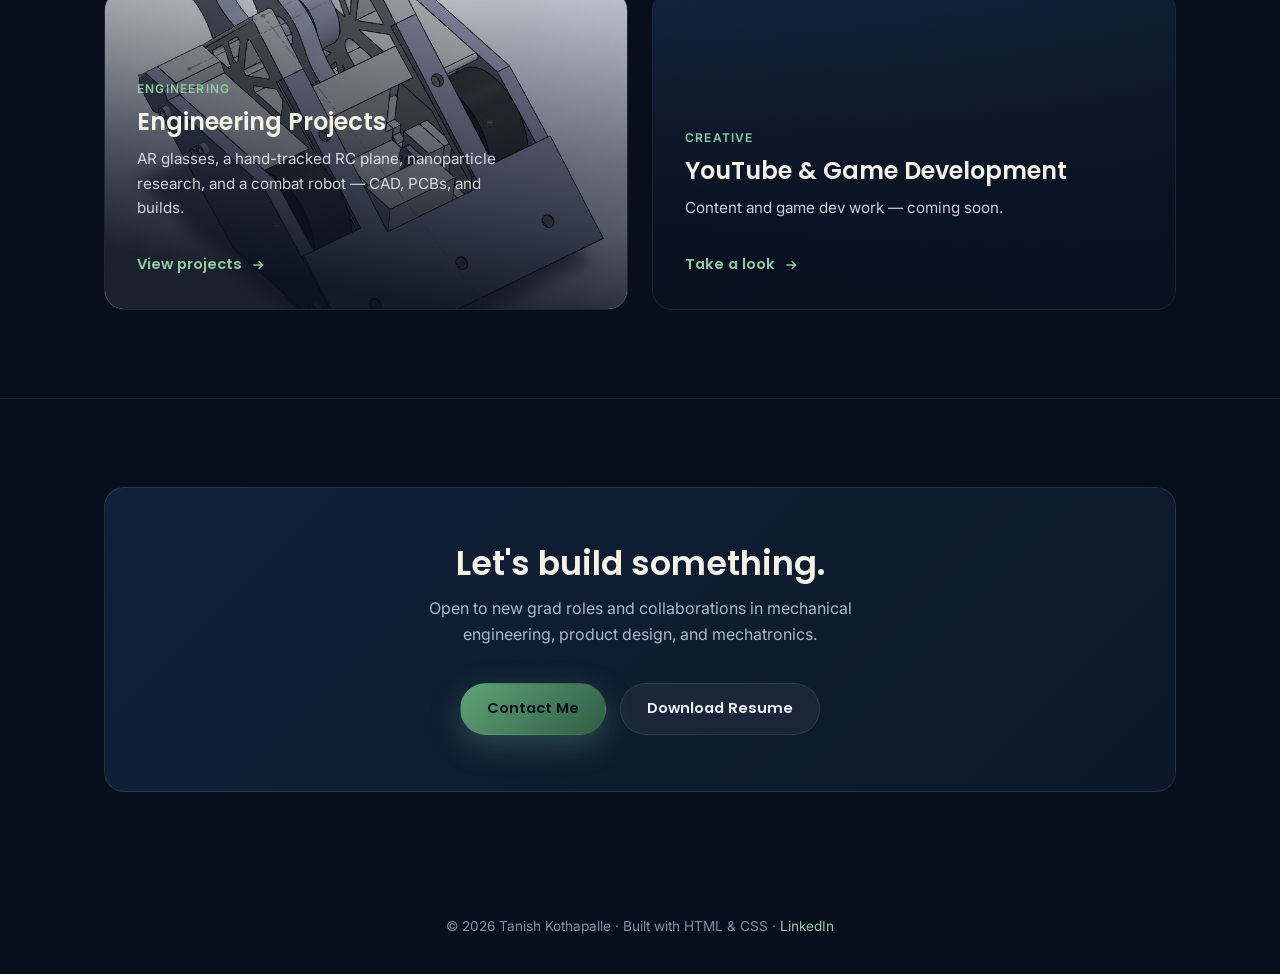
==== commit 83dca295: "Remove Based in row from Quick Facts Co-Authored-By: Claude Sonnet 5 <noreply@anthropic.com>" ====
--- a/index.html
+++ b/index.html
@@ -76,7 +76,6 @@
                 <div class="fact-row"><span>Minor</span><span>Sales &amp; Marketing</span></div>
                 <div class="fact-row"><span>Graduation</span><span>May 2027</span></div>
                 <div class="fact-row"><span>GPA</span><span>3.7 / 4.0</span></div>
-                <div class="fact-row"><span>Based in</span><span>Austin, TX</span></div>
                 <h3 style="margin-top:24px;">Relevant Coursework</h3>
                 <div class="coursework">
                     <span class="pill">Acoustics Engineering</span>
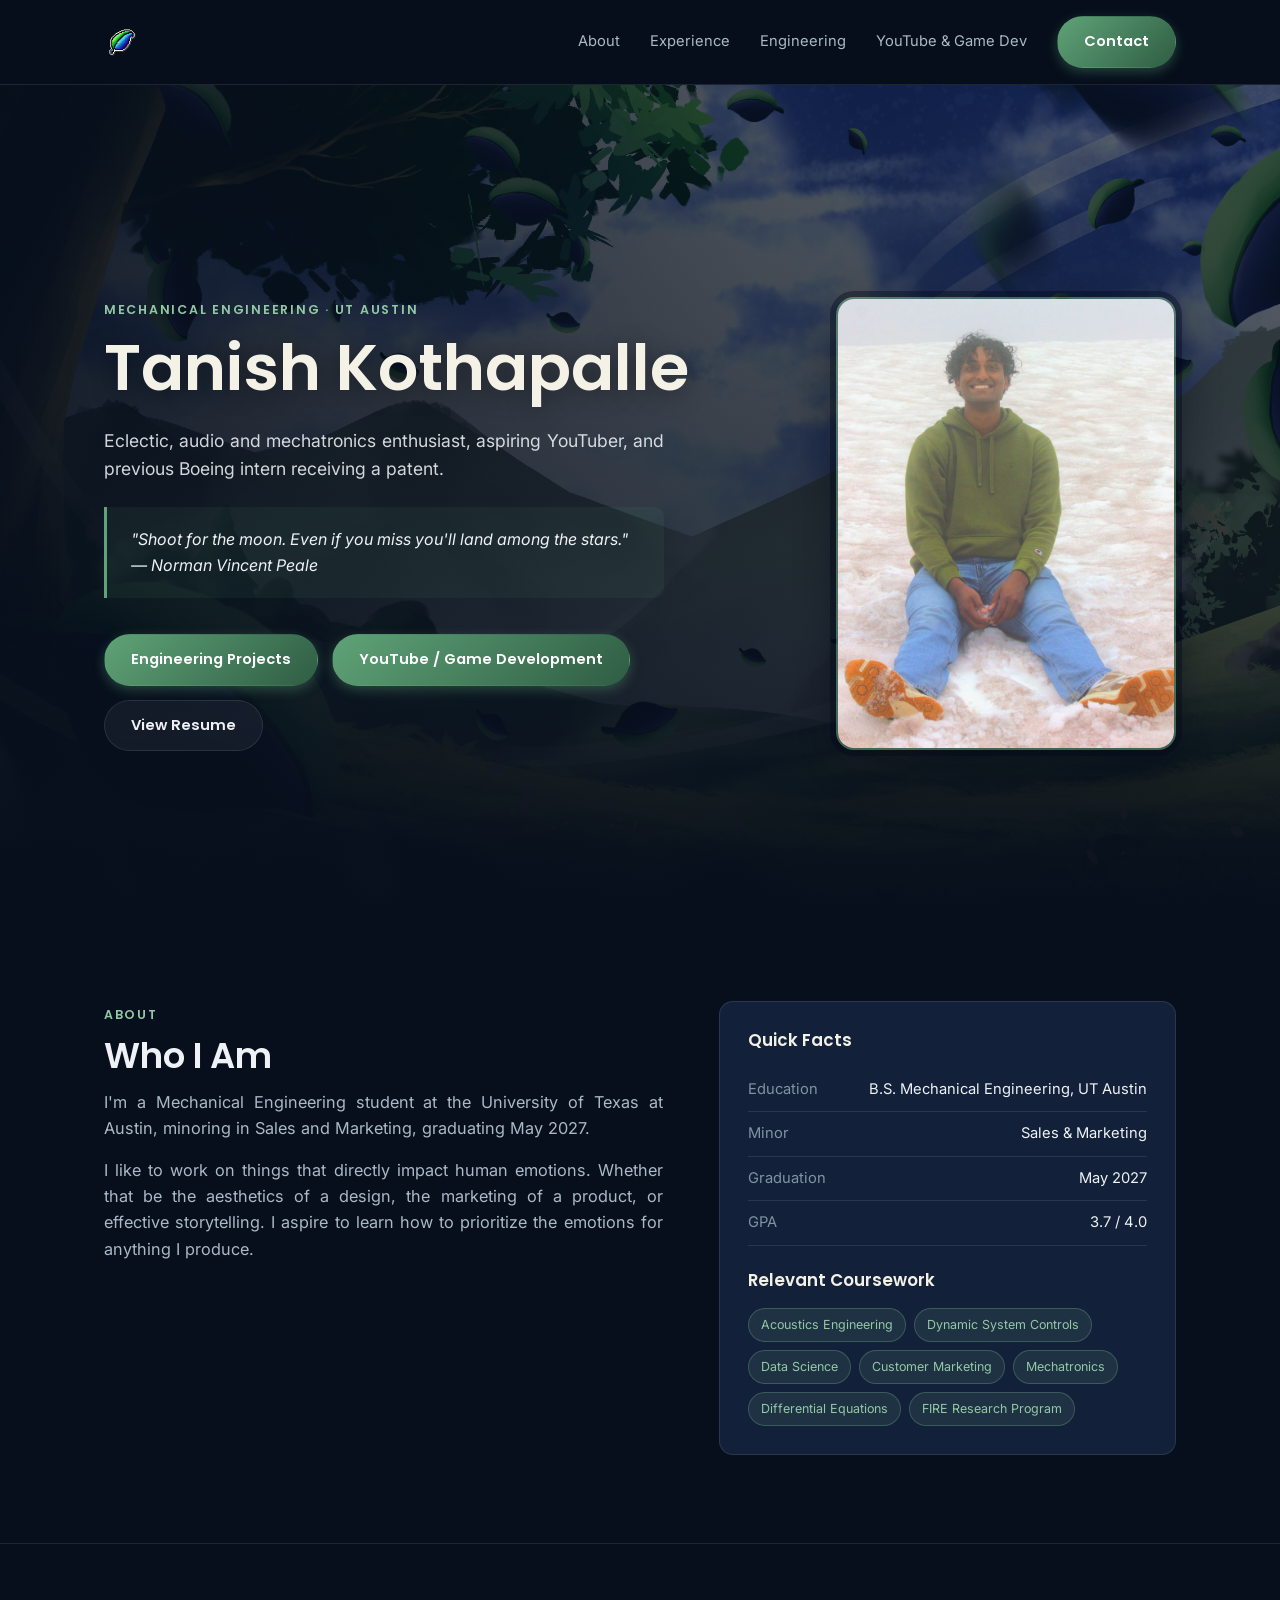
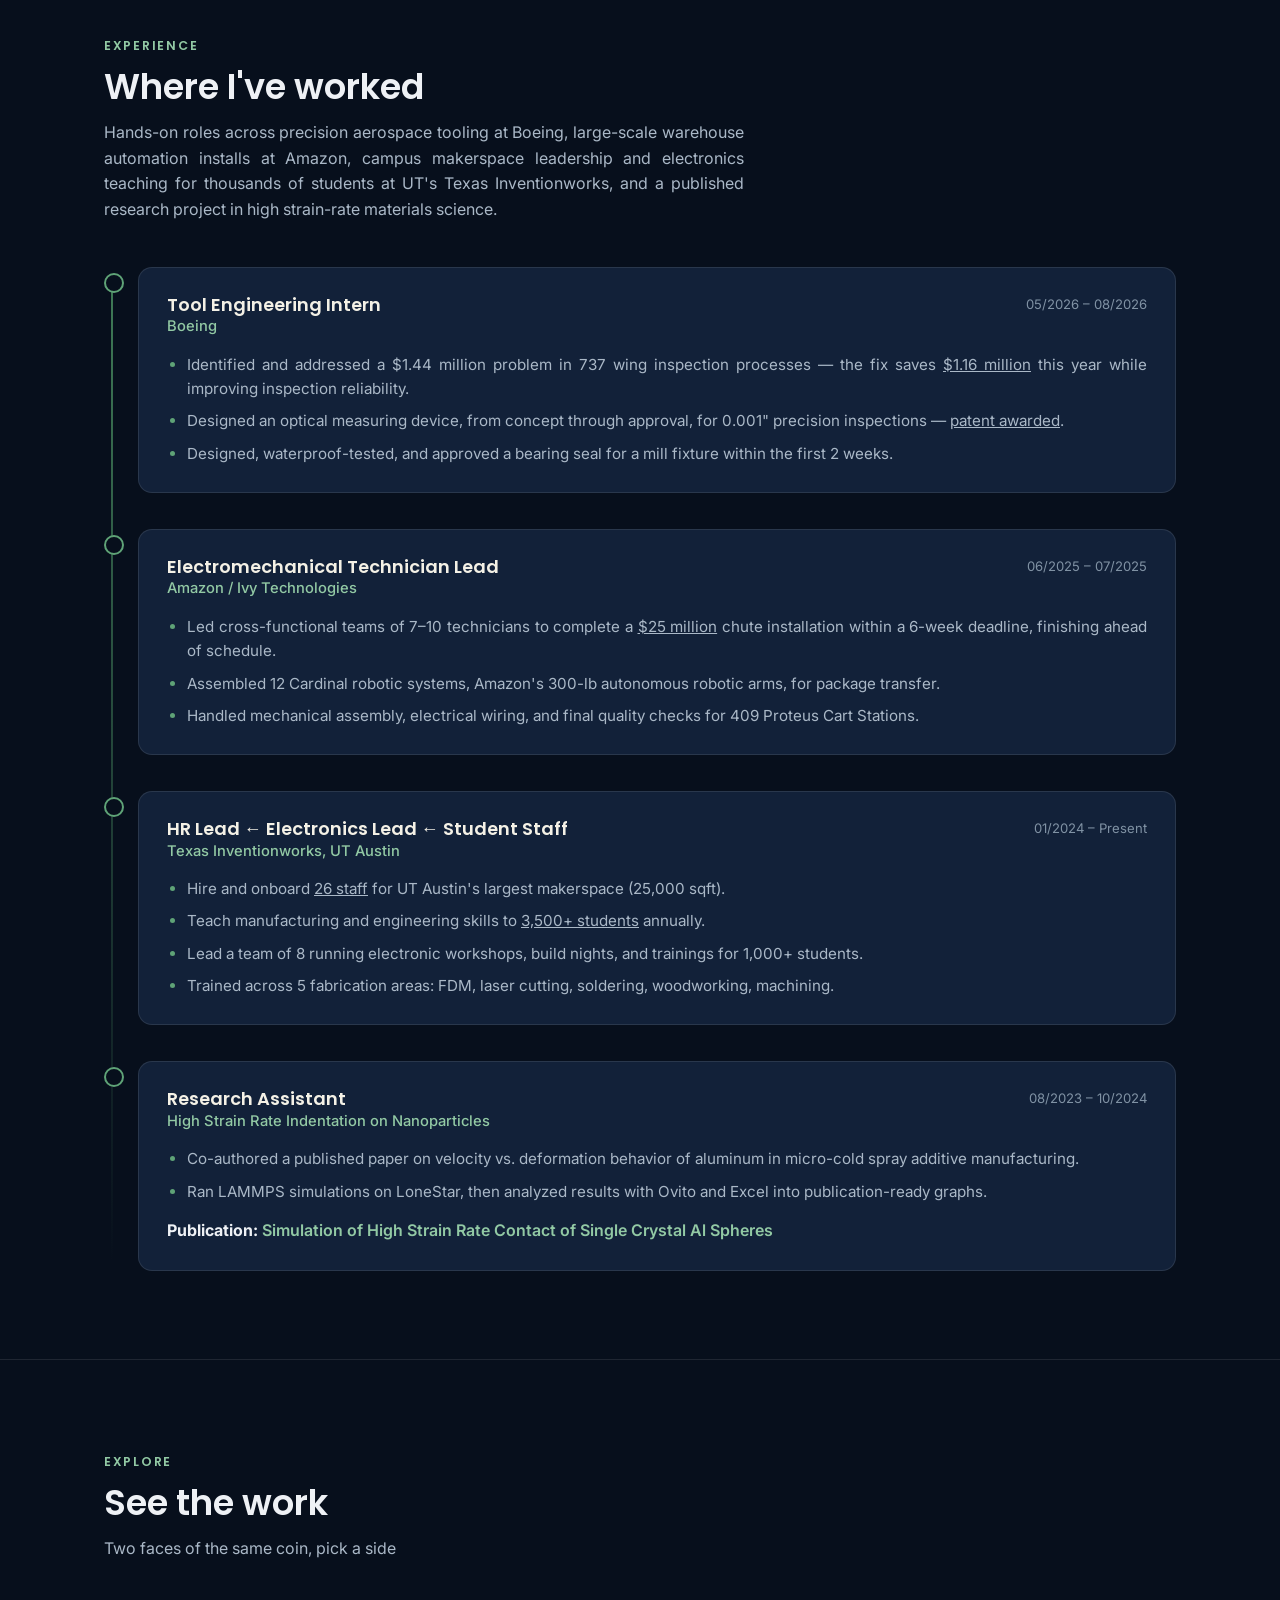
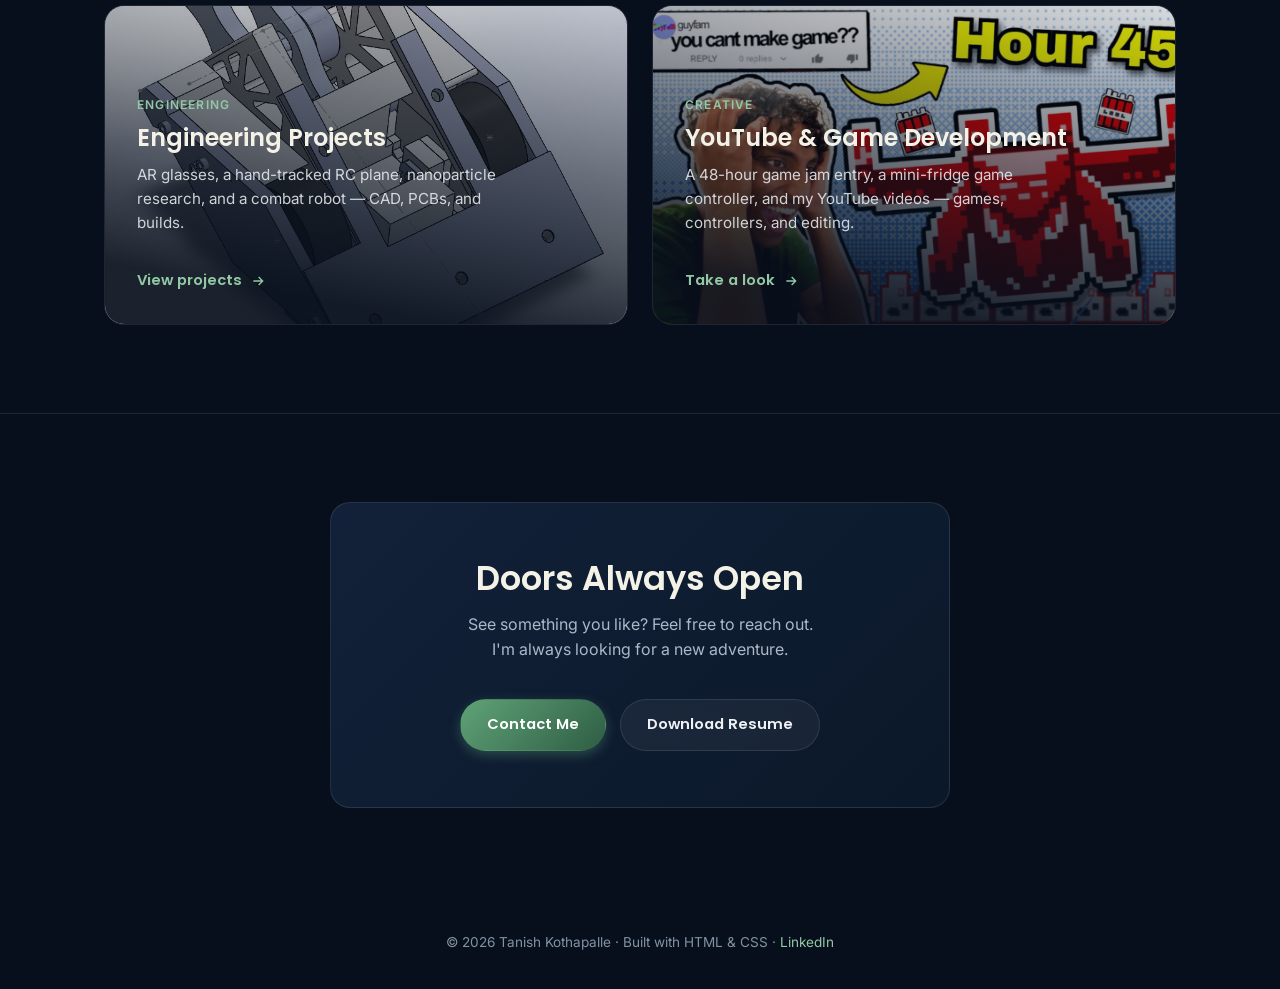
==== commit d2911ed9: "Build out YouTube & Game Dev page and refresh homepage copy - Replace the game-dev placeholder with " ====
--- a/index.html
+++ b/index.html
@@ -8,7 +8,7 @@
     <link rel="preconnect" href="https://fonts.googleapis.com">
     <link rel="preconnect" href="https://fonts.gstatic.com" crossorigin>
     <link href="https://fonts.googleapis.com/css2?family=Inter:wght@400;500;600&family=Poppins:wght@500;600;700&display=swap" rel="stylesheet">
-    <link rel="stylesheet" href="styles.css">
+    <link rel="stylesheet" href="styles.css?v=18">
 </head>
 <body>
 
@@ -32,16 +32,20 @@
         <div class="hero-content hero-grid">
             <div class="hero-text">
                 <span class="eyebrow">Mechanical Engineering · UT Austin</span>
-                <h1>Tanish Kothapalle builds things that have to <em>actually work.</em></h1>
+                <h1>Tanish Kothapalle</h1>
                 <p class="hero-sub">
-                    Tool engineering intern at Boeing — with 2 patents approved — electromechanical lead at Amazon,
-                    and a maker who's as comfortable in CAD as he is soldering a PCB. I turn ambitious ideas into
-                    working hardware.
+                    Eclectic, audio and mechatronics enthusiast, aspiring YouTuber, and previous Boeing intern
+                    receiving a patent.
                 </p>
+                <div class="quote">
+                    "Shoot for the moon. Even if you miss you'll land among the stars." — Norman Vincent Peale
+                </div>
                 <div class="hero-actions">
-                    <a href="Resume_Tanish_Kothapalle.pdf" class="btn btn-primary" target="_blank" rel="noopener">View Resume</a>
-                    <a href="engineering.html" class="btn btn-ghost">Engineering Projects</a>
-                    <a href="game-dev.html" class="btn btn-ghost">YouTube / Game Development</a>
+                    <a href="engineering.html" class="btn btn-primary">Engineering Projects</a>
+                    <a href="game-dev.html" class="btn btn-primary">YouTube / Game Development</a>
+                </div>
+                <div class="hero-actions" style="margin-top: 14px;">
+                    <a href="Resume_Tanish_Kothapalle.pdf" class="btn btn-ghost" target="_blank" rel="noopener">View Resume</a>
                 </div>
             </div>
             <div class="hero-portrait">
@@ -54,21 +58,16 @@
         <div class="container about-grid">
             <div class="about-text">
                 <span class="eyebrow">About</span>
-                <h2 class="section-heading">From the makerspace to the factory floor</h2>
+                <h2 class="section-heading">Who I Am</h2>
                 <p>
                     I'm a Mechanical Engineering student at the University of Texas at Austin, minoring in Sales
-                    and Marketing, graduating May 2027. My work spans precision tooling at Boeing, large-scale
-                    automation installs at Amazon, and running electronics education for thousands of students at
-                    UT's Texas Inventionworks makerspace.
+                    and Marketing, graduating May 2027.
                 </p>
                 <p>
-                    I like problems that force me to move between disciplines — CAD one day, PCB layout the next,
-                    then leading a team through a six-week deadline. Outside of work, I build personal hardware
-                    projects: AR glasses, hand-tracked RC planes, and combat robots.
+                    I like to work on things that directly impact human emotions. Whether that be the aesthetics of
+                    a design, the marketing of a product, or effective storytelling. I aspire to learn how to
+                    prioritize the emotions for anything I produce.
                 </p>
-                <div class="quote">
-                    "Shoot for the moon. Even if you miss you'll land among the stars." — Norman Vincent Peale
-                </div>
             </div>
             <div class="about-card">
                 <h3>Quick Facts</h3>
@@ -95,8 +94,9 @@
             <span class="eyebrow">Experience</span>
             <h2 class="section-heading">Where I've worked</h2>
             <p class="section-intro">
-                Hands-on roles across aerospace tooling, warehouse automation, and campus leadership — plus a
-                published research project in high strain-rate materials science.
+                Hands-on roles across precision aerospace tooling at Boeing, large-scale warehouse automation
+                installs at Amazon, campus makerspace leadership and electronics teaching for thousands of students
+                at UT's Texas Inventionworks, and a published research project in high strain-rate materials science.
             </p>
             <div class="timeline">
                 <div class="timeline-item">
@@ -109,8 +109,8 @@
                             <span class="timeline-date">05/2026 – 08/2026</span>
                         </div>
                         <ul>
-                            <li>Identified and addressed a $1.44 million problem in 737 wing inspection processes — the fix saves $1.16 million this year while improving inspection reliability.</li>
-                            <li>Designed an optical measuring device, from concept through approval, for 0.001" precision inspections — 2 patents applied.</li>
+                            <li>Identified and addressed a $1.44 million problem in 737 wing inspection processes — the fix saves <u>$1.16 million</u> this year while improving inspection reliability.</li>
+                            <li>Designed an optical measuring device, from concept through approval, for 0.001" precision inspections — <u>patent awarded</u>.</li>
                             <li>Designed, waterproof-tested, and approved a bearing seal for a mill fixture within the first 2 weeks.</li>
                         </ul>
                     </div>
@@ -125,8 +125,8 @@
                             <span class="timeline-date">06/2025 – 07/2025</span>
                         </div>
                         <ul>
-                            <li>Led cross-functional teams of 7–10 technicians to complete a $25 million chute installation within a 6-week deadline, finishing ahead of schedule.</li>
-                            <li>Assembled 12 Cardinal robotic systems — Amazon's 300-lb autonomous robotic arms for package transfer.</li>
+                            <li>Led cross-functional teams of 7–10 technicians to complete a <u>$25 million</u> chute installation within a 6-week deadline, finishing ahead of schedule.</li>
+                            <li>Assembled 12 Cardinal robotic systems, Amazon's 300-lb autonomous robotic arms, for package transfer.</li>
                             <li>Handled mechanical assembly, electrical wiring, and final quality checks for 409 Proteus Cart Stations.</li>
                         </ul>
                     </div>
@@ -141,8 +141,8 @@
                             <span class="timeline-date">01/2024 – Present</span>
                         </div>
                         <ul>
-                            <li>Hire and onboard 26 staff for UT Austin's largest makerspace (25,000 sqft).</li>
-                            <li>Teach manufacturing and engineering skills to 3,500+ students annually.</li>
+                            <li>Hire and onboard <u>26 staff</u> for UT Austin's largest makerspace (25,000 sqft).</li>
+                            <li>Teach manufacturing and engineering skills to <u>3,500+ students</u> annually.</li>
                             <li>Lead a team of 8 running electronic workshops, build nights, and trainings for 1,000+ students.</li>
                             <li>Trained across 5 fabrication areas: FDM, laser cutting, soldering, woodworking, machining.</li>
                         </ul>
@@ -161,6 +161,12 @@
                             <li>Co-authored a published paper on velocity vs. deformation behavior of aluminum in micro-cold spray additive manufacturing.</li>
                             <li>Ran LAMMPS simulations on LoneStar, then analyzed results with Ovito and Excel into publication-ready graphs.</li>
                         </ul>
+                        <p style="margin: 14px 0 0;">
+                            <strong style="color: var(--text-light);">Publication:</strong>
+                            <a href="https://www.sciencedirect.com/science/article/pii/S0927025624006360" target="_blank" rel="noopener" style="color: var(--green-300); font-weight: 600;">
+                                Simulation of High Strain Rate Contact of Single Crystal Al Spheres
+                            </a>
+                        </p>
                     </div>
                 </div>
             </div>
@@ -171,7 +177,7 @@
         <div class="container">
             <span class="eyebrow">Explore</span>
             <h2 class="section-heading">See the work</h2>
-            <p class="section-intro">Two sides of what I build — pick a track.</p>
+            <p class="section-intro">Two faces of the same coin, pick a side</p>
             <div class="explore-grid">
                 <a href="engineering.html" class="explore-card engineering">
                     <span class="explore-tag">Engineering</span>
@@ -185,7 +191,7 @@
                 <a href="game-dev.html" class="explore-card gamedev">
                     <span class="explore-tag">Creative</span>
                     <h3>YouTube &amp; Game Development</h3>
-                    <p>Content and game dev work — coming soon.</p>
+                    <p>A 48-hour game jam entry, a mini-fridge game controller, and my YouTube videos — games, controllers, and editing.</p>
                     <span class="explore-arrow">
                         Take a look
                         <svg width="16" height="16" viewBox="0 0 24 24" fill="none" stroke="currentColor" stroke-width="2"><path d="M5 12h14M13 6l6 6-6 6"/></svg>
@@ -198,8 +204,8 @@
     <section id="contact">
         <div class="container">
             <div class="contact-cta">
-                <h2>Let's build something.</h2>
-                <p>Open to new grad roles and collaborations in mechanical engineering, product design, and mechatronics.</p>
+                <h2>Doors Always Open</h2>
+                <p>See something you like? Feel free to reach out.<br>I'm always looking for a new adventure.</p>
                 <div class="hero-actions">
                     <a href="contact.html" class="btn btn-primary">Contact Me</a>
                     <a href="Resume_Tanish_Kothapalle.pdf" class="btn btn-ghost" target="_blank" rel="noopener">Download Resume</a>
@@ -215,6 +221,6 @@
         </div>
     </footer>
 
-    <script src="script.js"></script>
+    <script src="script.js?v=7"></script>
 </body>
 </html>
--- a/styles.css
+++ b/styles.css
@@ -27,6 +27,8 @@
 
 html {
     scroll-behavior: smooth;
+    /* Keep in-page jumps clear of the sticky nav bar */
+    scroll-padding-top: 110px;
 }
 
 body {
@@ -115,14 +117,13 @@
 
 .btn-primary {
     background: linear-gradient(135deg, var(--green-400), var(--green-600));
-    color: var(--navy-950);
-    box-shadow: 0 10px 30px rgba(95, 163, 119, 0.35);
+    color: #fff;
+    box-shadow: 0 4px 12px rgba(95, 163, 119, 0.35);
 }
 
 .btn-primary:hover {
-    box-shadow: 0 14px 36px rgba(95, 163, 119, 0.5);
-}
-
+    box-shadow: 0 6px 16px rgba(95, 163, 119, 0.5);
+}
 .btn-ghost {
     background: rgba(238, 241, 245, 0.05);
     color: var(--text-light);
@@ -280,6 +281,11 @@
     opacity: 0.88;
 }
 
+.hero-content .quote {
+    max-width: 560px;
+    margin-top: 24px;
+}
+
 .hero-actions {
     display: flex;
     flex-wrap: wrap;
@@ -322,6 +328,15 @@
 .about-text p {
     font-size: 1.02rem;
     color: var(--text-muted);
+}
+
+/* Justify multi-line body paragraphs */
+.hero-sub,
+.about-text p,
+.section-intro,
+.project-detail p,
+.timeline-card li {
+    text-align: justify;
 }
 
 .quote {
@@ -640,7 +655,8 @@
 }
 
 .explore-card.gamedev::before {
-    background: linear-gradient(135deg, var(--navy-700), var(--navy-900));
+    background-color: var(--navy-800);
+    background-image: url("images/game-jam-thumbnail.jpg");
 }
 
 .explore-card .explore-tag {
@@ -696,13 +712,21 @@
 .page-hero h1 {
     font-size: clamp(2rem, 4.5vw, 3rem);
     color: var(--cream);
-    max-width: 700px;
 }
 
 .page-hero p {
     max-width: 600px;
     font-size: 1.05rem;
     margin-top: 16px;
+}
+
+.page-hero + section {
+    padding-top: 0;
+}
+
+/* Land jumps to the Game Development section closer to its heading */
+#game-dev {
+    scroll-margin-top: -70px;
 }
 
 .project-detail {
@@ -734,6 +758,97 @@
 
 .project-detail p {
     font-size: 0.98rem;
+}
+
+/* Keep pixel art crisp when scaled */
+img.pixel-art,
+.lightbox-inner img.pixel-art {
+    image-rendering: pixelated;
+}
+
+.video-intro {
+    display: flex;
+    align-items: center;
+    gap: 32px;
+    margin-bottom: 20px;
+}
+
+.video-intro p {
+    flex: 1;
+    max-width: 760px;
+    margin: 0;
+}
+
+.video-intro .btn {
+    flex: none;
+    margin-left: auto;
+}
+
+@media (max-width: 720px) {
+    .video-intro {
+        flex-direction: column;
+        align-items: flex-start;
+        gap: 16px;
+    }
+
+    .video-intro .btn {
+        margin-left: 0;
+    }
+}
+
+.video-embed {
+    aspect-ratio: 16 / 9;
+    border-radius: 10px;
+    overflow: hidden;
+    background: var(--navy-900);
+}
+
+.game-feature {
+    display: grid;
+    grid-template-columns: minmax(0, 440px) 1fr;
+    gap: 32px;
+    align-items: center;
+    margin-top: 8px;
+}
+
+.game-cover {
+    display: block;
+    border-radius: 12px;
+    overflow: hidden;
+    border: 1px solid var(--border-soft);
+    box-shadow: var(--shadow);
+    transition: transform 0.2s ease;
+}
+
+.game-cover:hover {
+    transform: translateY(-3px);
+}
+
+.game-cover img {
+    width: 100%;
+    aspect-ratio: 315 / 250;
+    object-fit: cover;
+}
+
+.game-info .btn {
+    margin-top: 8px;
+}
+
+.game-meta {
+    color: var(--text-muted-2);
+}
+
+@media (max-width: 720px) {
+    .game-feature {
+        grid-template-columns: 1fr;
+    }
+}
+
+.video-embed iframe {
+    display: block;
+    width: 100%;
+    height: 100%;
+    border: 0;
 }
 
 .img-gallery {
@@ -816,6 +931,22 @@
     border-radius: 10px;
     background: #fff;
     box-shadow: var(--shadow);
+    position: relative;
+    z-index: 1;
+    transform-origin: 0 0;
+    cursor: zoom-in;
+    user-select: none;
+    transition: transform 0.08s ease-out;
+}
+
+.lightbox-inner img.zoomed {
+    cursor: grab;
+    touch-action: none;
+}
+
+.lightbox-inner img.dragging {
+    cursor: grabbing;
+    transition: none;
 }
 
 .lightbox-caption {
@@ -828,6 +959,7 @@
 
 .lightbox-close {
     position: absolute;
+    z-index: 2;
     top: 20px;
     right: 24px;
     width: 42px;
@@ -883,6 +1015,8 @@
 
 /* ===== Contact CTA (index footer strip) ===== */
 .contact-cta {
+    max-width: 620px;
+    margin: 0 auto;
     background: linear-gradient(135deg, var(--navy-800), var(--navy-900));
     border-radius: 20px;
     padding: 56px;
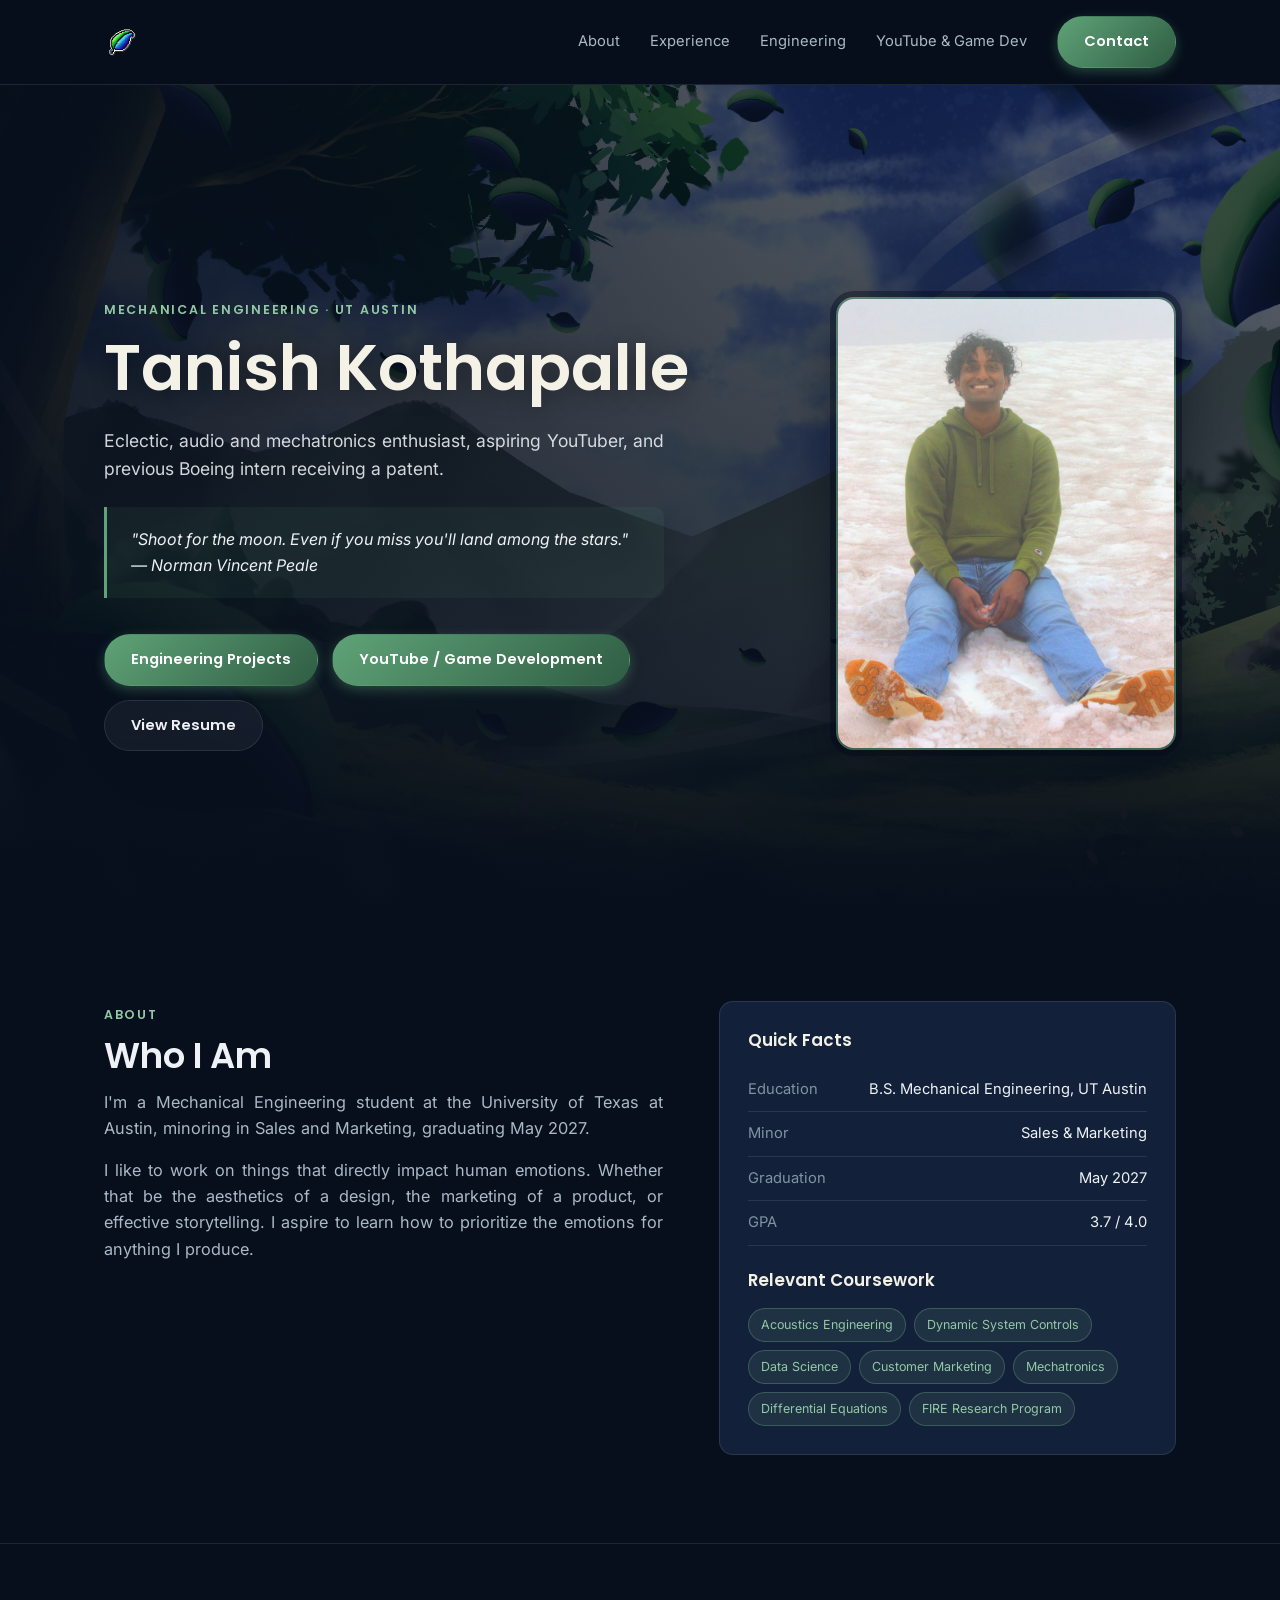
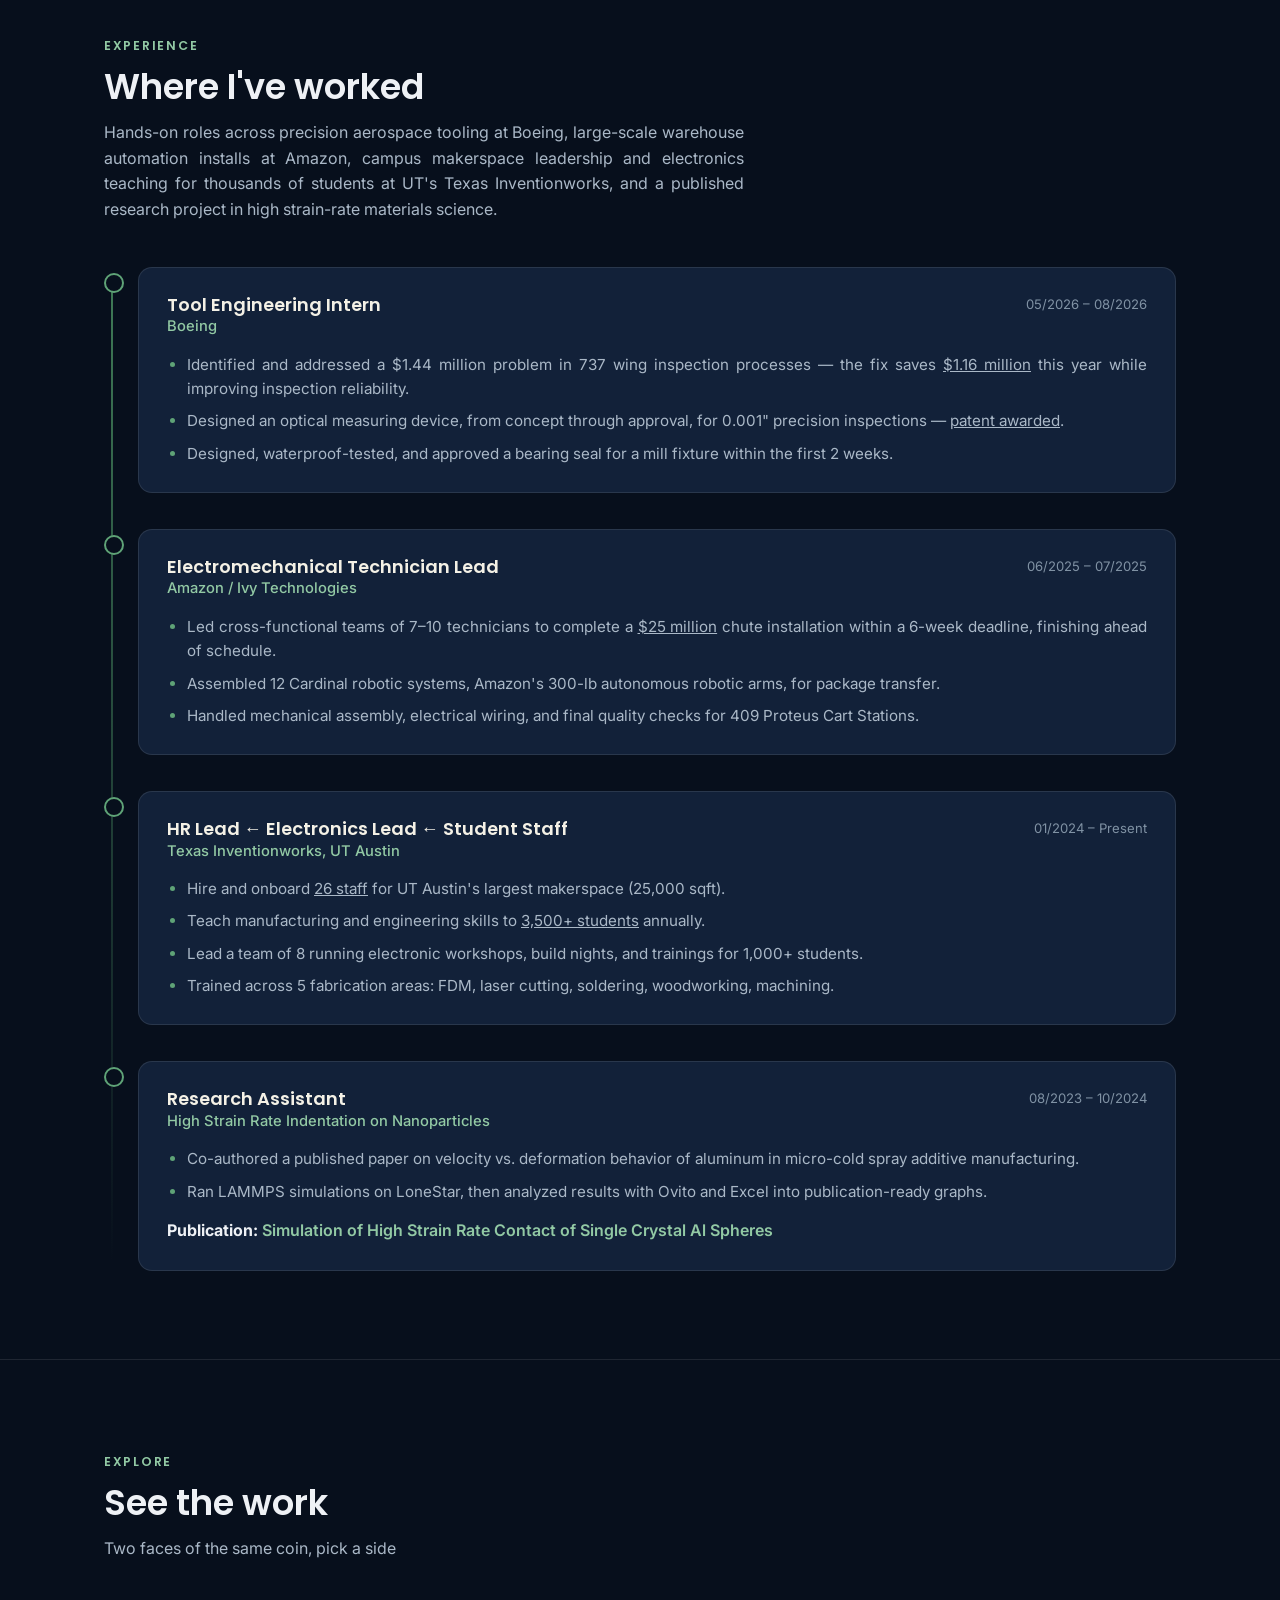
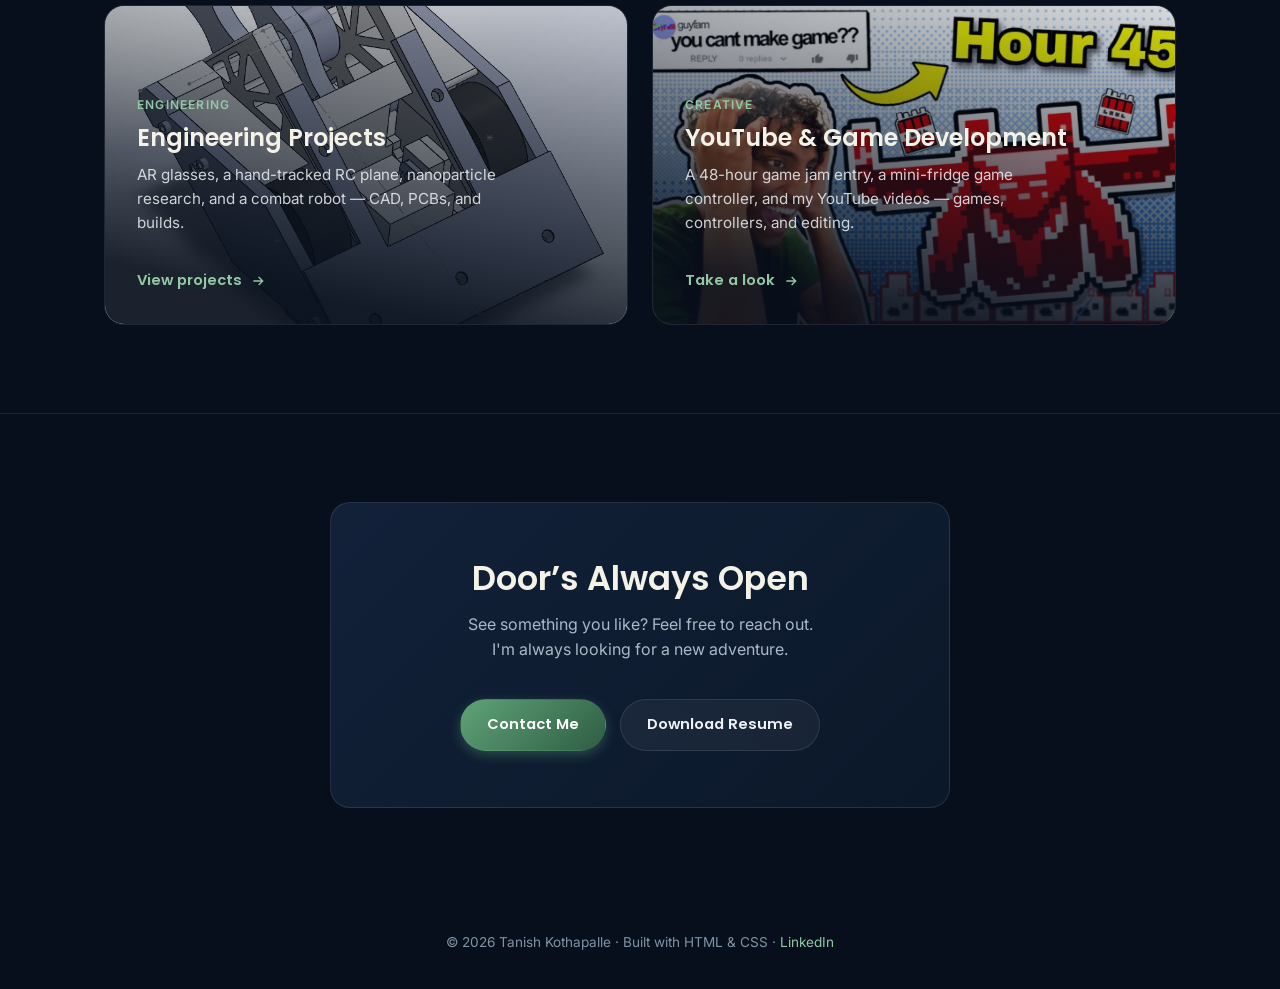
==== commit 94e4ec8f: "Switch to new resume and update contact copy - Point all resume buttons at Tanish_Kothapalle_Resume." ====
--- a/index.html
+++ b/index.html
@@ -45,7 +45,7 @@
                     <a href="game-dev.html" class="btn btn-primary">YouTube / Game Development</a>
                 </div>
                 <div class="hero-actions" style="margin-top: 14px;">
-                    <a href="Resume_Tanish_Kothapalle.pdf" class="btn btn-ghost" target="_blank" rel="noopener">View Resume</a>
+                    <a href="Tanish_Kothapalle_Resume.pdf" class="btn btn-ghost" target="_blank" rel="noopener">View Resume</a>
                 </div>
             </div>
             <div class="hero-portrait">
@@ -204,11 +204,11 @@
     <section id="contact">
         <div class="container">
             <div class="contact-cta">
-                <h2>Doors Always Open</h2>
+                <h2>Door&rsquo;s Always Open</h2>
                 <p>See something you like? Feel free to reach out.<br>I'm always looking for a new adventure.</p>
                 <div class="hero-actions">
                     <a href="contact.html" class="btn btn-primary">Contact Me</a>
-                    <a href="Resume_Tanish_Kothapalle.pdf" class="btn btn-ghost" target="_blank" rel="noopener">Download Resume</a>
+                    <a href="Tanish_Kothapalle_Resume.pdf" class="btn btn-ghost" target="_blank" rel="noopener">Download Resume</a>
                 </div>
             </div>
         </div>
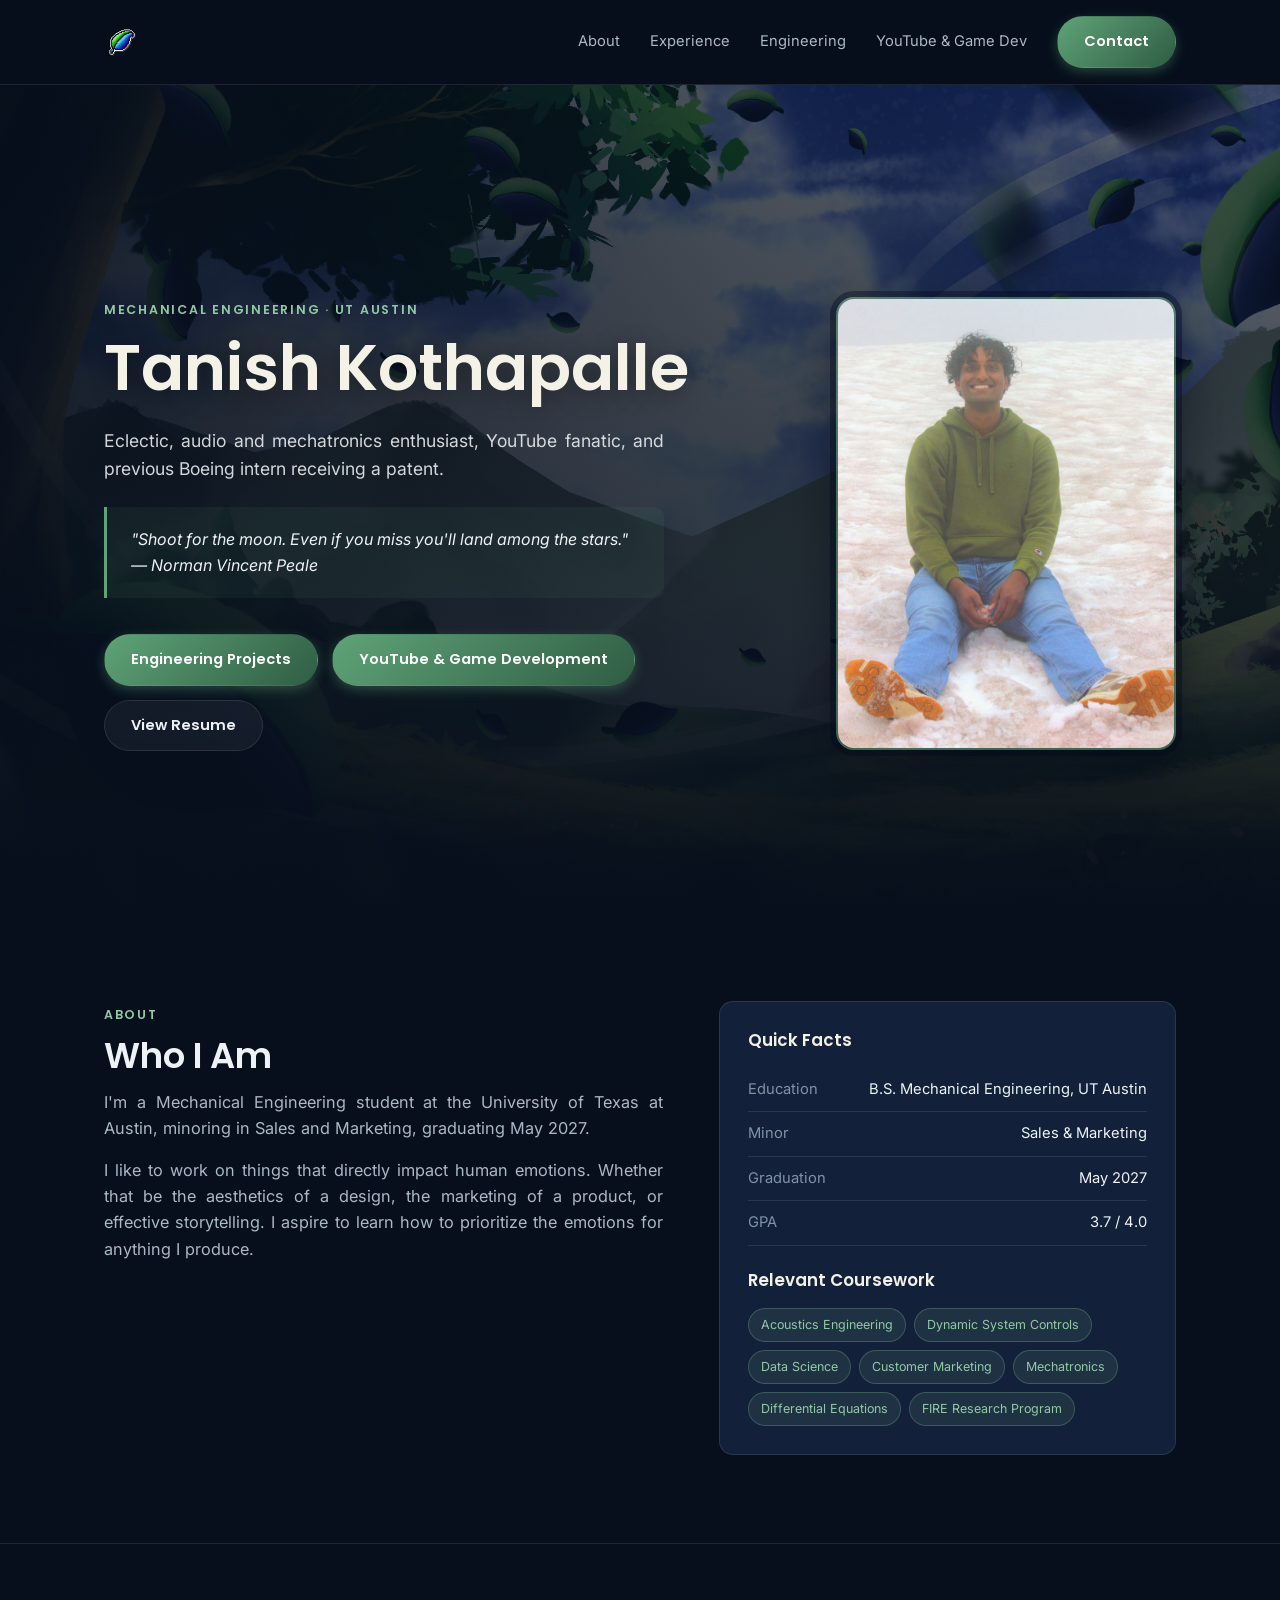
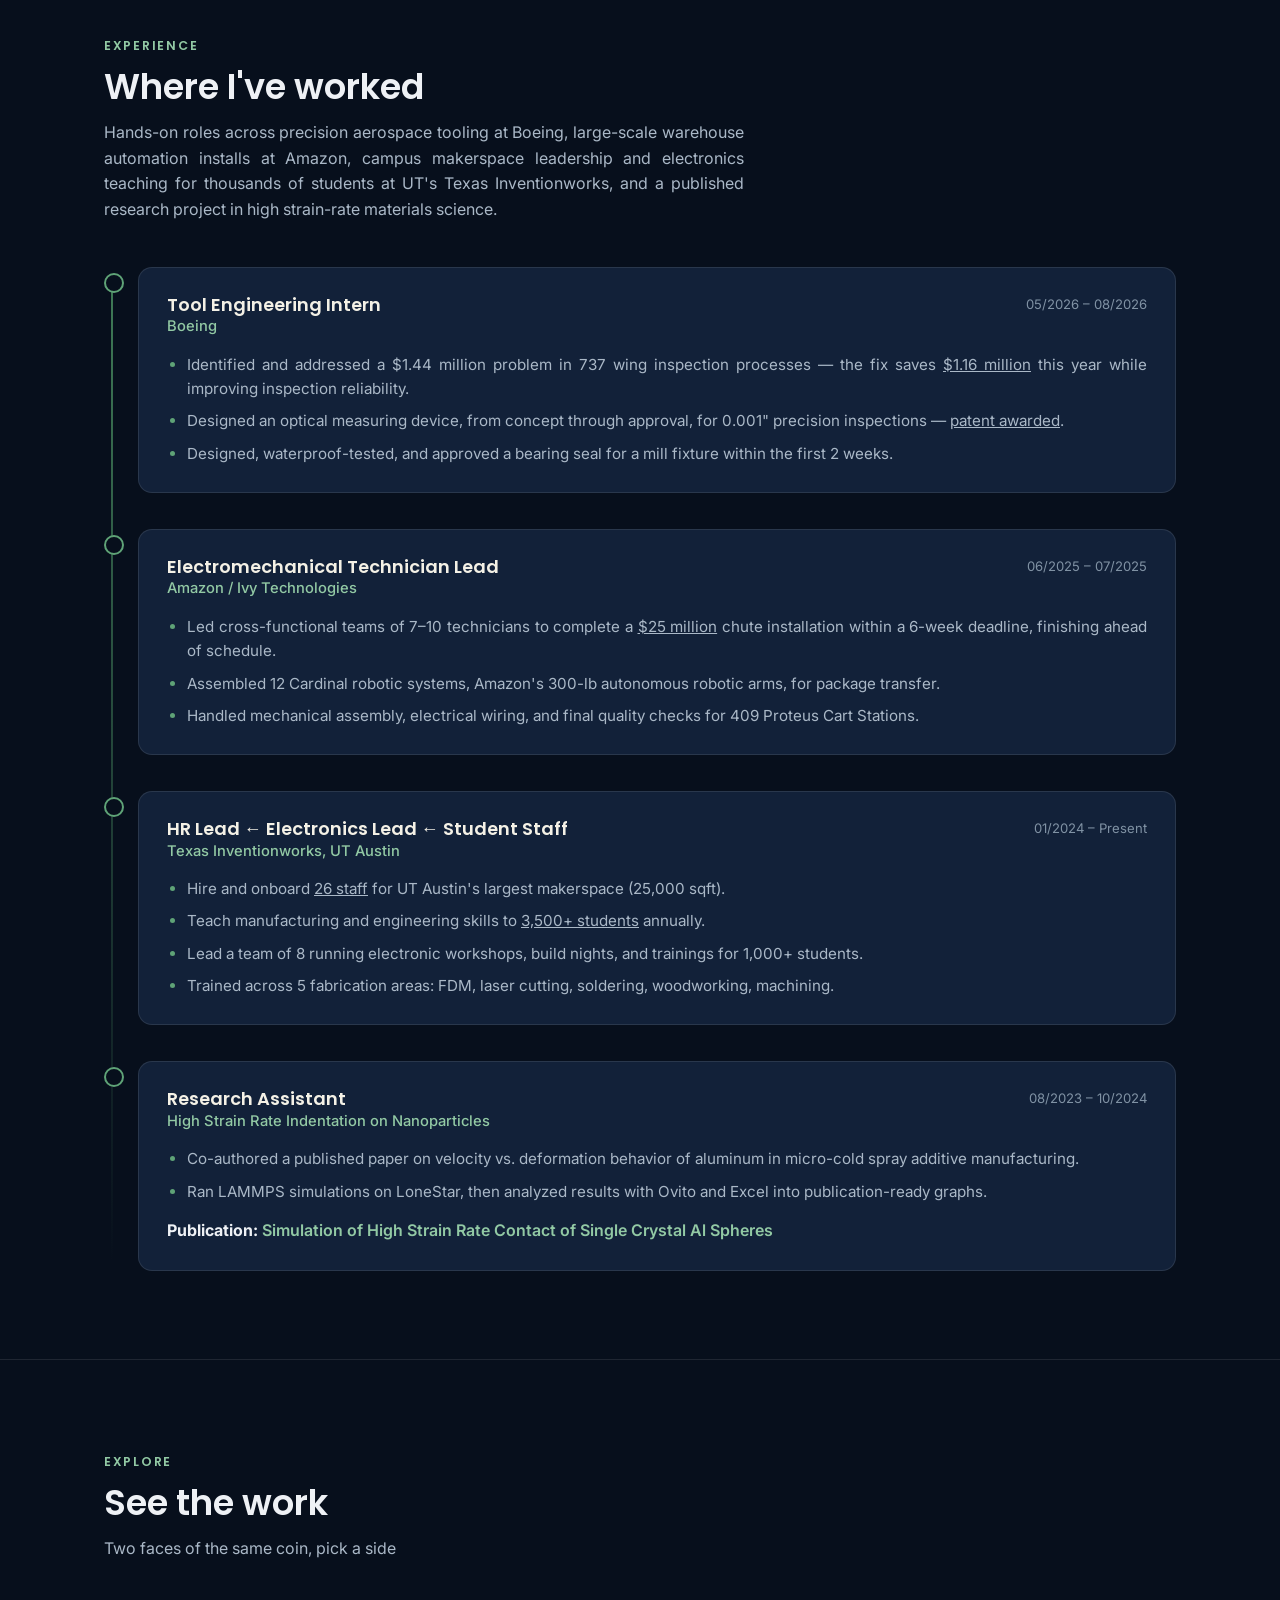
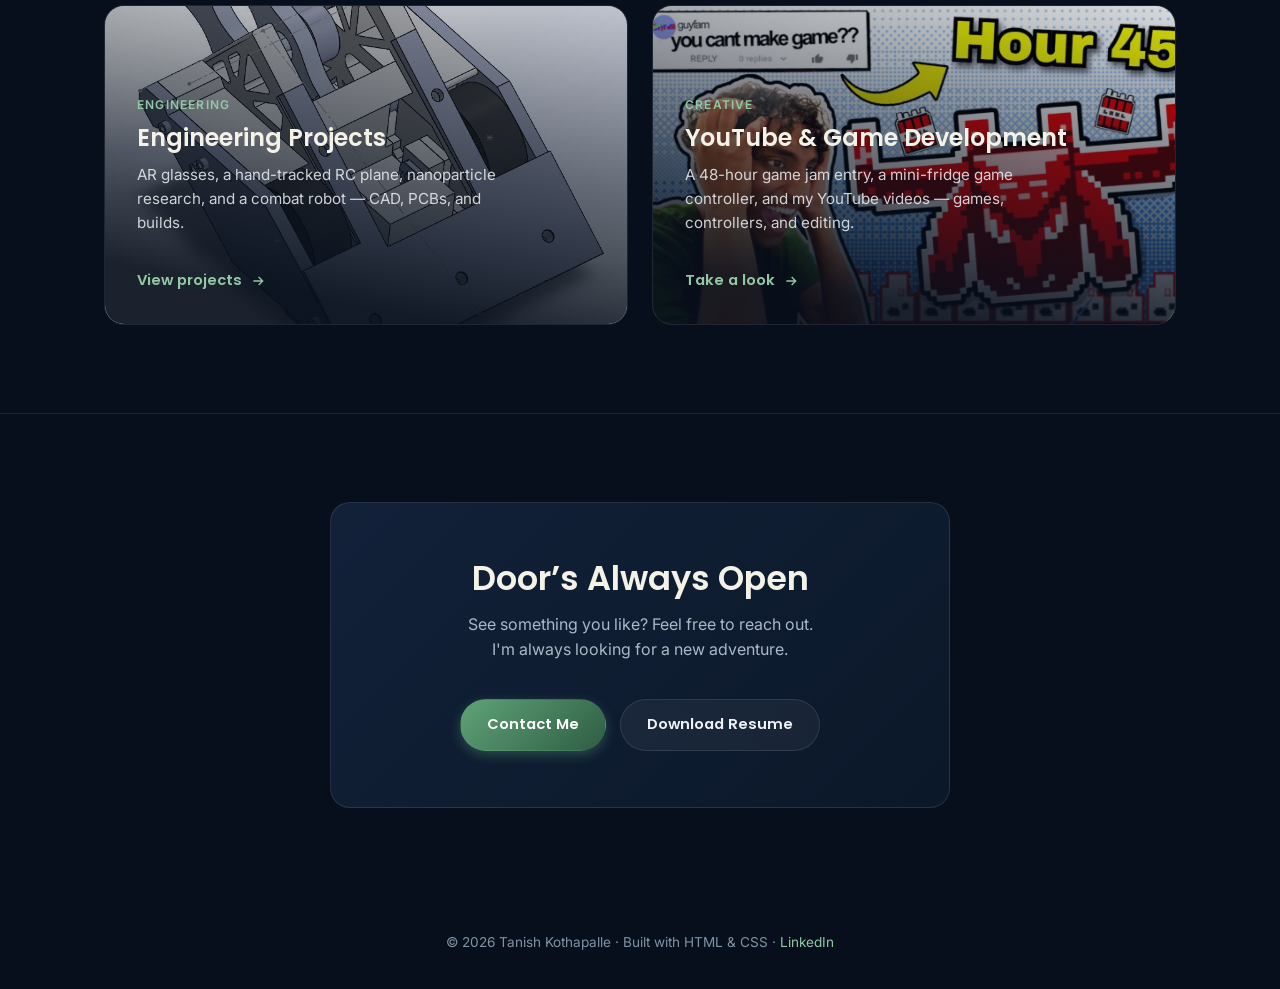
==== commit e99871f6: "Update homepage button label and tagline wording Co-Authored-By: Claude Opus 5.5 <noreply@anthropic." ====
--- a/index.html
+++ b/index.html
@@ -8,7 +8,7 @@
     <link rel="preconnect" href="https://fonts.googleapis.com">
     <link rel="preconnect" href="https://fonts.gstatic.com" crossorigin>
     <link href="https://fonts.googleapis.com/css2?family=Inter:wght@400;500;600&family=Poppins:wght@500;600;700&display=swap" rel="stylesheet">
-    <link rel="stylesheet" href="styles.css?v=18">
+    <link rel="stylesheet" href="styles.css?v=19">
 </head>
 <body>
 
@@ -34,7 +34,7 @@
                 <span class="eyebrow">Mechanical Engineering · UT Austin</span>
                 <h1>Tanish Kothapalle</h1>
                 <p class="hero-sub">
-                    Eclectic, audio and mechatronics enthusiast, aspiring YouTuber, and previous Boeing intern
+                    Eclectic, audio and mechatronics enthusiast, YouTube fanatic, and previous Boeing intern
                     receiving a patent.
                 </p>
                 <div class="quote">
@@ -42,7 +42,7 @@
                 </div>
                 <div class="hero-actions">
                     <a href="engineering.html" class="btn btn-primary">Engineering Projects</a>
-                    <a href="game-dev.html" class="btn btn-primary">YouTube / Game Development</a>
+                    <a href="game-dev.html" class="btn btn-primary">YouTube &amp; Game Development</a>
                 </div>
                 <div class="hero-actions" style="margin-top: 14px;">
                     <a href="Tanish_Kothapalle_Resume.pdf" class="btn btn-ghost" target="_blank" rel="noopener">View Resume</a>
@@ -221,6 +221,6 @@
         </div>
     </footer>
 
-    <script src="script.js?v=7"></script>
+    <script src="script.js?v=8"></script>
 </body>
 </html>
--- a/styles.css
+++ b/styles.css
@@ -844,6 +844,48 @@
     }
 }
 
+/* Click-to-play YouTube thumbnail */
+.yt-play {
+    position: relative;
+    display: block;
+    width: 100%;
+    height: 100%;
+    padding: 0;
+    border: 0;
+    background: none;
+    cursor: pointer;
+}
+
+.yt-play img {
+    width: 100%;
+    height: 100%;
+    object-fit: cover;
+}
+
+.yt-play-icon {
+    position: absolute;
+    top: 50%;
+    left: 50%;
+    width: 72px;
+    height: 72px;
+    margin: -36px 0 0 -36px;
+    display: flex;
+    align-items: center;
+    justify-content: center;
+    padding-left: 4px;
+    border-radius: 50%;
+    background: rgba(7, 15, 28, 0.72);
+    border: 2px solid rgba(255, 255, 255, 0.85);
+    color: #fff;
+    transition: background 0.2s ease, transform 0.2s ease;
+}
+
+.yt-play:hover .yt-play-icon,
+.yt-play:focus-visible .yt-play-icon {
+    background: var(--green-500);
+    transform: scale(1.08);
+}
+
 .video-embed iframe {
     display: block;
     width: 100%;
